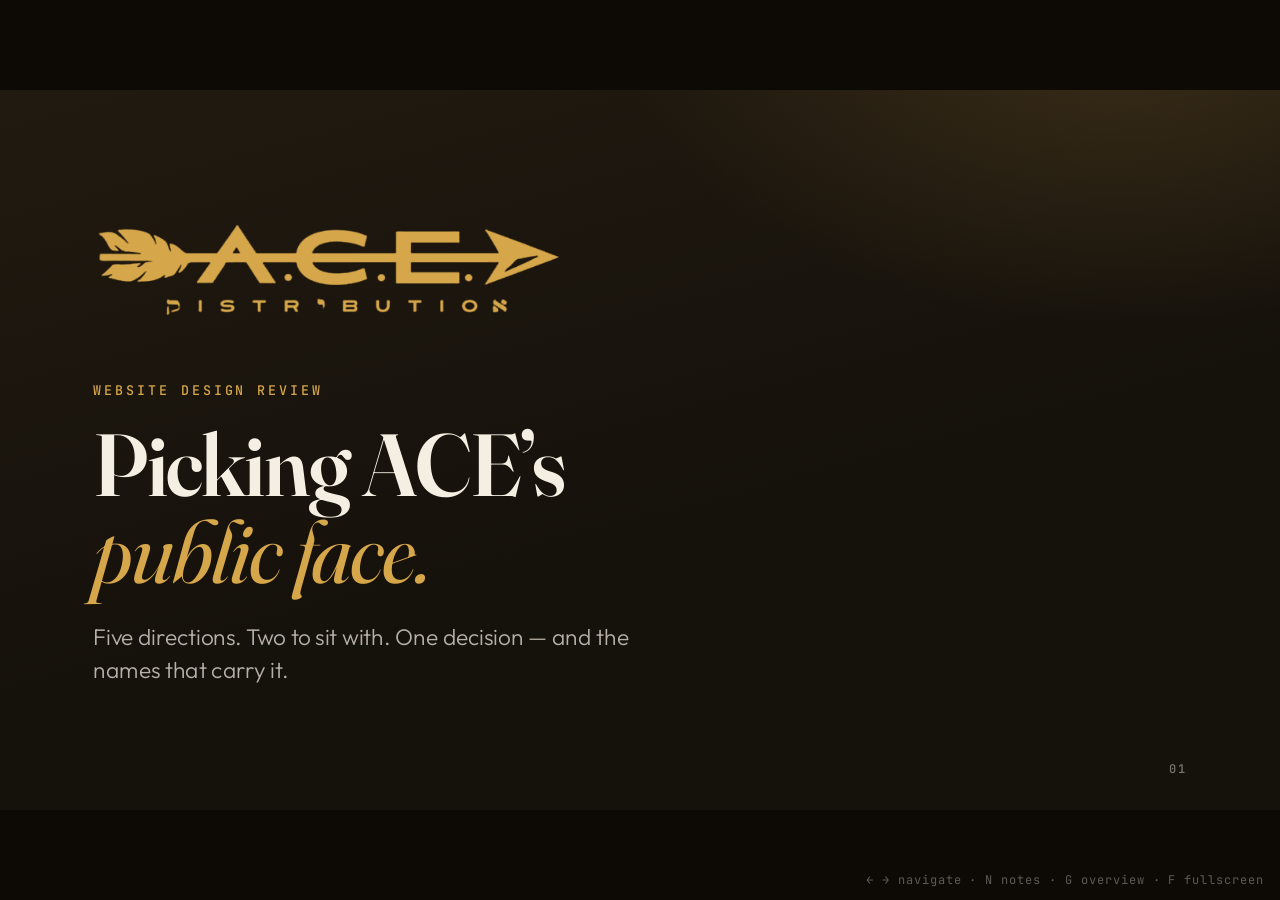
==== deck/index.html @ 005a9854 "Rebuild ACE design review as a presenter-led slide deck - New 16:9 deck in deck/: five homepage dire" ====
<!DOCTYPE html>
<html lang="en">
<head>
<meta charset="utf-8" />
<meta name="viewport" content="width=device-width, initial-scale=1, viewport-fit=cover" />
<meta name="apple-mobile-web-app-capable" content="yes" />
<title>ACE Design Review</title>
<link rel="preconnect" href="https://fonts.googleapis.com" />
<link rel="preconnect" href="https://fonts.gstatic.com" crossorigin />
<link href="https://fonts.googleapis.com/css2?family=Fraunces:ital,opsz,wght@0,9..144,400;0,9..144,600;0,9..144,700;1,9..144,400;1,9..144,600&family=Outfit:wght@300;400;500;600&family=JetBrains+Mono:wght@400;500&display=swap" rel="stylesheet" />
<style>
  :root {
    --night: #15110b;
    --night-2: #211a10;
    --cream: #f5efe3;
    --paper: #faf6ee;
    --ink: #1d1810;
    --ink-soft: #6b604c;
    --gold: #d6a64a;
    --gold-deep: #a9792a;
    --line: #e2d6bf;
    --line-dark: rgba(245, 239, 227, 0.14);
    --serif: 'Fraunces', Georgia, serif;
    --sans: 'Outfit', 'Avenir Next', 'Segoe UI', sans-serif;
    --mono: 'JetBrains Mono', ui-monospace, Menlo, monospace;
  }
  * { box-sizing: border-box; }
  html, body {
    margin: 0; height: 100%; overflow: hidden;
    background: #0d0a06; color: var(--ink);
    font-family: var(--sans);
    -webkit-font-smoothing: antialiased;
    -webkit-tap-highlight-color: transparent;
  }

  /* ---------- 16:9 stage, scaled to fit like PowerPoint ---------- */
  #viewport { position: fixed; inset: 0; overflow: hidden; }
  #stage {
    position: absolute; left: 50%; top: 50%; width: 1920px; height: 1080px;
    transform: translate(-50%, -50%); transform-origin: center center;
  }
  .slide {
    position: absolute; inset: 0; padding: 120px 140px 110px;
    display: flex; flex-direction: column;
    background: var(--paper);
    opacity: 0; visibility: hidden; transition: opacity .35s ease, visibility 0s .35s;
    overflow: hidden;
  }
  .slide.active { opacity: 1; visibility: visible; transition: opacity .35s ease; }
  .slide.light {
    background:
      radial-gradient(1400px 700px at 100% 0%, rgba(214,166,74,.13), transparent 60%),
      linear-gradient(170deg, var(--paper), var(--cream));
  }
  .slide.dark {
    color: var(--cream);
    background:
      radial-gradient(1300px 760px at 88% -8%, rgba(214,166,74,.16), transparent 58%),
      linear-gradient(165deg, var(--night-2), var(--night) 60%);
  }
  .slide.stage-dark { color: var(--cream); background: radial-gradient(1600px 900px at 50% 40%, #241c11, #0f0c08 75%); padding: 0; }

  /* slide chrome: logo top-left, number bottom-right */
  .chrome-logo { position: absolute; top: 56px; left: 140px; height: 34px; }
  .slide.light .chrome-logo { filter: brightness(.78) saturate(1.1); }
  .slide-num {
    position: absolute; right: 140px; bottom: 52px;
    font: 500 18px/1 var(--mono); letter-spacing: .14em; opacity: .45;
  }
  .slide-tag {
    position: absolute; left: 140px; bottom: 52px;
    font: 500 16px/1 var(--mono); letter-spacing: .2em; text-transform: uppercase; opacity: .45;
  }

  /* type */
  .kicker {
    font: 500 20px/1 var(--mono); letter-spacing: .22em; text-transform: uppercase;
    color: var(--gold-deep); margin: 0 0 36px;
  }
  .dark .kicker, .stage-dark .kicker { color: var(--gold); }
  h1, h2, h3 { font-family: var(--serif); font-weight: 600; margin: 0; letter-spacing: -0.02em; }
  h1 { font-size: 132px; line-height: .98; }
  h2 { font-size: 92px; line-height: 1.02; max-width: 15ch; }
  h3 { font-size: 46px; line-height: 1.1; }
  em { font-style: italic; font-weight: 400; }
  .gold { color: var(--gold); }
  .light .gold { color: var(--gold-deep); }
  .lede { font-size: 34px; line-height: 1.45; font-weight: 300; max-width: 40ch; margin: 40px 0 0; color: var(--ink-soft); }
  .dark .lede { color: rgba(245,239,227,.72); }
  .rule { width: 96px; height: 4px; background: var(--gold); border: 0; margin: 48px 0; }

  .bottom { margin-top: auto; }
  .center-v { justify-content: center; }

  /* numbered points */
  .points { list-style: none; padding: 0; margin: 64px 0 0; display: grid; gap: 0; max-width: 1400px; }
  .points li {
    display: grid; grid-template-columns: 110px 1fr; align-items: baseline;
    padding: 30px 0; border-top: 1px solid var(--line); font-size: 40px; line-height: 1.3;
  }
  .dark .points li { border-color: var(--line-dark); }
  .points li:last-child { border-bottom: 1px solid var(--line); }
  .dark .points li:last-child { border-color: var(--line-dark); }
  .points .n { font: 500 22px/1 var(--mono); color: var(--gold-deep); letter-spacing: .1em; }
  .dark .points .n { color: var(--gold); }
  .points small { display: block; font-size: 27px; color: var(--ink-soft); font-weight: 300; margin-top: 6px; }
  .dark .points small { color: rgba(245,239,227,.6); }

  /* big statement */
  .statement { font-family: var(--serif); font-weight: 600; font-size: 118px; line-height: 1.02; letter-spacing: -0.025em; max-width: 14ch; margin: 0; }
  .attrib { font: 500 20px/1.4 var(--mono); letter-spacing: .18em; text-transform: uppercase; opacity: .55; margin-top: 48px; }

  /* two-column */
  .cols { display: grid; grid-template-columns: 1fr 1fr; gap: 96px; margin-top: 72px; }
  .col h3 { margin-bottom: 20px; }
  .col p { font-size: 32px; line-height: 1.45; font-weight: 300; margin: 0 0 18px; color: var(--ink-soft); }
  .dark .col p { color: rgba(245,239,227,.7); }
  .col .label { font: 500 20px/1 var(--mono); letter-spacing: .2em; text-transform: uppercase; color: var(--gold-deep); margin-bottom: 26px; }
  .dark .col .label { color: var(--gold); }

  /* browser frame for website shots */
  .browser {
    border-radius: 14px; overflow: hidden; background: #111;
    box-shadow: 0 50px 120px -30px rgba(0,0,0,.65), 0 0 0 1px rgba(255,255,255,.07);
  }
  .browser .bar { height: 38px; background: #1f1a14; display: flex; align-items: center; gap: 9px; padding: 0 18px; }
  .browser .bar i { width: 12px; height: 12px; border-radius: 50%; background: #3b342a; display: block; }
  .browser .bar span { margin-left: 18px; font: 400 15px/1 var(--mono); color: rgba(245,239,227,.4); letter-spacing: .04em; }
  .browser img { display: block; width: 100%; height: auto; }
  .light .browser { box-shadow: 0 40px 90px -30px rgba(40,28,10,.45), 0 0 0 1px rgba(0,0,0,.06); }

  /* showcase (featured full slide) */
  .showcase { position: absolute; inset: 0; display: grid; place-items: center; padding: 84px 0 150px; }
  .showcase .browser { width: 1500px; }
  .showcase-cap {
    position: absolute; left: 210px; right: 210px; bottom: 54px;
    display: flex; align-items: baseline; gap: 28px;
  }
  .showcase-cap .num { font: 500 20px/1 var(--mono); color: var(--gold); letter-spacing: .14em; }
  .showcase-cap .name { font: 600 46px/1 var(--serif); }
  .showcase-cap .feel { font-size: 28px; font-weight: 300; opacity: .7; }
  .showcase-cap .tag { margin-left: auto; font: 500 16px/1 var(--mono); letter-spacing: .2em; text-transform: uppercase; color: var(--gold); border: 1px solid rgba(214,166,74,.5); padding: 10px 16px; border-radius: 4px; }

  /* why-it-works */
  .why { display: grid; grid-template-columns: 860px 1fr; gap: 100px; align-items: center; height: 100%; }
  .why .side h2 { font-size: 80px; }
  .why .feeling { font-family: var(--serif); font-style: italic; font-size: 40px; line-height: 1.3; color: var(--gold-deep); margin: 26px 0 0; }
  .why ul { list-style: none; padding: 0; margin: 48px 0 0; }
  .why li { font-size: 31px; line-height: 1.4; padding: 18px 0 18px 40px; position: relative; border-top: 1px solid var(--line); }
  .why li::before { content: ''; position: absolute; left: 0; top: 34px; width: 16px; height: 2px; background: var(--gold-deep); }
  .why li.risk { color: var(--ink-soft); }
  .why li.risk::before { background: #b9ae98; }
  .why li b { font-weight: 600; }
  .swatches { display: flex; gap: 14px; margin-top: 30px; align-items: center; }
  .swatches i { width: 46px; height: 46px; border-radius: 50%; display: block; box-shadow: inset 0 0 0 1px rgba(0,0,0,.12); }
  .swatches span { font: 500 18px/1 var(--mono); letter-spacing: .14em; text-transform: uppercase; color: var(--ink-soft); margin-left: 10px; }

  /* five strip */
  .five { display: grid; grid-template-columns: repeat(5, 1fr); gap: 28px; margin-top: 80px; }
  .five figure { margin: 0; transition: opacity .3s; }
  .five figure.dim { opacity: .4; }
  .five .thumb { border-radius: 10px; overflow: hidden; aspect-ratio: 16/10; background: #222; box-shadow: 0 20px 50px -20px rgba(0,0,0,.6); }
  .five .thumb img { width: 100%; height: 100%; object-fit: cover; object-position: top left; display: block; }
  .five figure.feat .thumb { box-shadow: 0 0 0 4px var(--gold), 0 24px 60px -20px rgba(0,0,0,.7); }
  .five figcaption { margin-top: 22px; }
  .five figcaption .n { font: 500 17px/1 var(--mono); letter-spacing: .14em; color: var(--gold); }
  .five figcaption .t { display: block; font: 600 34px/1.15 var(--serif); margin-top: 10px; }
  .five figcaption .f { display: block; font-size: 22px; font-weight: 300; opacity: .65; margin-top: 6px; }

  /* other three gallery */
  .three { display: grid; grid-template-columns: repeat(3, 1fr); gap: 48px; margin-top: 64px; }
  .three .browser .bar { height: 26px; padding: 0 12px; gap: 6px; }
  .three .browser .bar i { width: 8px; height: 8px; }
  .three h3 { font-size: 42px; margin-top: 34px; }
  .three .n { font: 500 18px/1 var(--mono); color: var(--gold-deep); letter-spacing: .14em; margin-top: 34px; }
  .three .n + h3 { margin-top: 12px; }
  .three p { font-size: 25px; line-height: 1.45; font-weight: 300; color: var(--ink-soft); margin: 12px 0 0; }

  /* comparison table */
  table.compare { width: 100%; border-collapse: collapse; margin-top: 60px; font-size: 27px; }
  .compare th { font: 500 17px/1 var(--mono); letter-spacing: .18em; text-transform: uppercase; color: var(--gold-deep); text-align: left; padding: 0 22px 22px 0; }
  .compare td { padding: 24px 22px 24px 0; border-top: 1px solid var(--line); vertical-align: top; line-height: 1.35; font-weight: 300; }
  .compare td:first-child { font: 600 32px/1.1 var(--serif); white-space: nowrap; }
  .compare td:first-child i { display: inline-block; width: 16px; height: 16px; border-radius: 50%; margin-right: 16px; vertical-align: 3px; }
  .compare tr.feat td { background: rgba(214,166,74,.10); }
  .compare tr.feat td:first-child { box-shadow: inset 4px 0 0 var(--gold); padding-left: 20px; }
  .compare td:first-child { padding-left: 20px; }

  /* matrix strip */
  .mstrip { display: grid; grid-template-columns: repeat(5, 1fr); gap: 24px; margin-top: 64px; align-items: start; }
  .mstrip figure { margin: 0; }
  .mstrip .frame { border-radius: 10px; overflow: hidden; aspect-ratio: 4/3.4; box-shadow: 0 24px 60px -24px rgba(40,28,10,.55), 0 0 0 1px rgba(0,0,0,.06); }
  .mstrip img { width: 100%; height: 100%; object-fit: cover; object-position: top left; display: block; }
  .mstrip figcaption { font: 500 17px/1 var(--mono); letter-spacing: .14em; text-transform: uppercase; color: var(--ink-soft); margin-top: 18px; }

  /* chapter divider */
  .chapter-num { font: 400 300px/0.8 var(--serif); color: var(--gold); opacity: .18; position: absolute; right: 120px; bottom: 90px; letter-spacing: -0.04em; }

  /* EOS two-up cards */
  .duo { display: grid; grid-template-columns: 1fr 1fr; gap: 0; margin-top: 70px; border-top: 1px solid var(--line-dark); }
  .duo > div { padding: 54px 70px 0 0; }
  .duo > div + div { padding-left: 70px; border-left: 1px solid var(--line-dark); }
  .duo .big { font: 600 72px/1 var(--serif); }
  .duo .meta { font: 500 19px/1 var(--mono); letter-spacing: .2em; text-transform: uppercase; color: var(--gold); margin: 22px 0 32px; }
  .duo p { font-size: 32px; line-height: 1.45; font-weight: 300; color: rgba(245,239,227,.75); margin: 0 0 14px; }

  /* ownership table (editable) */
  table.own { width: 100%; border-collapse: collapse; margin-top: 56px; font-size: 32px; }
  .own th { font: 500 17px/1 var(--mono); letter-spacing: .18em; text-transform: uppercase; color: var(--gold-deep); text-align: left; padding: 0 0 20px; }
  .dark .own th { color: var(--gold); }
  .own td { padding: 26px 30px 26px 0; border-top: 1px solid var(--line); line-height: 1.3; }
  .dark .own td { border-color: var(--line-dark); }
  .own td.what { font-weight: 400; }
  .own td.what small { display: block; font-size: 24px; font-weight: 300; color: var(--ink-soft); margin-top: 6px; }
  .dark .own td.what small { color: rgba(245,239,227,.55); }
  .fill {
    display: inline-block; min-width: 260px; padding: 4px 6px 6px; border-bottom: 2px solid var(--line);
    font-family: var(--serif); font-size: 34px; outline: none; color: inherit;
  }
  .dark .fill { border-color: rgba(245,239,227,.25); }
  .fill:empty::before { content: attr(data-placeholder); color: #b9ae98; font-style: italic; font-weight: 400; }
  .dark .fill:empty::before { color: rgba(245,239,227,.3); }
  .fill:focus { border-color: var(--gold); }

  /* decision */
  .pick { display: grid; grid-template-columns: repeat(5, 1fr); gap: 22px; margin-top: 64px; }
  .pick button {
    all: unset; cursor: pointer; border: 1px solid var(--line-dark); border-radius: 12px; padding: 28px 26px;
    transition: border-color .2s, background .2s;
  }
  .pick button .n { font: 500 17px/1 var(--mono); color: var(--gold); letter-spacing: .14em; }
  .pick button .t { display: block; font: 600 33px/1.1 var(--serif); margin-top: 14px; }
  .pick button .f { display: block; font-size: 21px; font-weight: 300; opacity: .6; margin-top: 8px; }
  .pick button.feat { border-color: rgba(214,166,74,.55); }
  .pick button.chosen { background: var(--gold); border-color: var(--gold); color: var(--night); }
  .pick button.chosen .n { color: var(--night); }
  .pick button.chosen .f { opacity: .75; }

  /* notes overlay */
  #notes {
    position: fixed; left: 0; right: 0; bottom: 0; max-height: 42vh; overflow: auto;
    background: rgba(15,12,8,.96); color: var(--cream); border-top: 2px solid var(--gold);
    padding: 22px clamp(18px, 4vw, 56px) 28px; font-size: clamp(15px, 1.6vw, 21px); line-height: 1.55;
    transform: translateY(100%); transition: transform .3s ease; z-index: 20;
  }
  #notes.open { transform: none; }
  #notes .h { font: 500 12px/1 var(--mono); letter-spacing: .2em; text-transform: uppercase; color: var(--gold); margin-bottom: 12px; }
  #notes p { margin: 0 0 10px; max-width: 80ch; }

  /* help hint */
  #hint {
    position: fixed; right: 16px; bottom: 14px; z-index: 15;
    font: 400 12px/1 var(--mono); letter-spacing: .08em; color: rgba(245,239,227,.35);
    transition: opacity .6s; pointer-events: none;
  }
  #hint.gone { opacity: 0; }

  /* overview grid */
  #overview {
    position: fixed; inset: 0; z-index: 30; background: rgba(13,10,6,.97); overflow: auto;
    display: none; padding: 40px; grid-template-columns: repeat(auto-fill, minmax(260px, 1fr)); gap: 18px; align-content: start;
  }
  #overview.open { display: grid; }
  #overview button {
    all: unset; cursor: pointer; color: var(--cream); border: 1px solid rgba(245,239,227,.15); border-radius: 8px; padding: 16px 18px;
    font: 400 16px/1.35 var(--sans);
  }
  #overview button b { display: block; font: 500 12px/1 var(--mono); color: var(--gold); letter-spacing: .14em; margin-bottom: 8px; }
  #overview button.cur { border-color: var(--gold); }

  @media print {
    html, body { overflow: visible; height: auto; background: none; }
    #viewport { position: static; display: block; }
    #stage { transform: none !important; }
    .slide { position: relative; opacity: 1; visibility: visible; page-break-after: always; }
    #notes, #hint, #overview { display: none; }
  }
</style>
</head>
<body>
<div id="viewport"><div id="stage">

  <!-- 1 · TITLE -->
  <section class="slide dark center-v" data-title="Title"
    data-notes="We're not here to admire mockups forever. We're here to pick a face and own what happens next.|Keep this short. The room knows the business. Say what the next stretch is: look at the work, choose, put names on it.">
    <img src="assets/ace-logo-gold.png" alt="A.C.E. Distribution" style="height:150px;width:auto;align-self:flex-start;margin-bottom:96px" />
    <p class="kicker">Website design review</p>
    <h1>Picking ACE’s<br/><em class="gold">public face.</em></h1>
    <p class="lede">Five directions. Two to sit with. One decision — and the names that carry it.</p>
  </section>

  <!-- 2 · WHY WE'RE HERE -->
  <section class="slide light" data-title="Why we’re here"
    data-notes="Three outcomes. If we leave with a direction but no owner, we didn't finish the meeting.|The site is the first thing a new fleet manager or farm buyer sees before they ever call Pleasanton. That's why it's worth a real decision, not a vibe check.">
    <img class="chrome-logo" src="assets/ace-logo-gold.png" alt="" />
    <p class="kicker" style="margin-top:40px">Why we’re here</p>
    <h2>Pick a face.<br/>Leave with <em>owners</em>, not vibes.</h2>
    <ol class="points">
      <li><span class="n">01</span><span>Choose the direction the website ships in<small>Five built. Two featured. All on the table.</small></span></li>
      <li><span class="n">02</span><span>Put one name on the build<small>One owner, not a committee.</small></span></li>
      <li><span class="n">03</span><span>Leave with Rocks and To-Dos<small>Written down before we stand up.</small></span></li>
    </ol>
  </section>

  <!-- 3 · EOS LENS -->
  <section class="slide dark center-v" data-title="EOS lens"
    data-notes="EOS is blunt on purpose: one name on the Rock. That's how websites actually ship.|Plant the lens now. We'll come back to it after the designs, when it's time to assign.">
    <img class="chrome-logo" src="assets/ace-logo-gold.png" alt="" />
    <p class="kicker">The lens for today · EOS</p>
    <p class="statement">One name<br/>on every <em class="gold">Rock.</em></p>
    <p class="lede">Hold that while we look at the designs. Liking one is easy. Owning it to launch is the job.</p>
    <span class="slide-tag">Accountability</span>
  </section>

  <!-- 4 · DESIGN CHAPTER -->
  <section class="slide dark" data-title="Five directions" id="s-five"
    data-notes="Five directions were built end to end — homepage, services, booking flow — not just mood boards.|The two highlighted are the ones I want us to sit with. The other three are real alternates; we'll see them side by side after.|Try this with each one: cover the logo for two seconds. Does it still feel like ACE?">
    <img class="chrome-logo" src="assets/ace-logo-gold.png" alt="" />
    <p class="kicker" style="margin-top:40px">The work</p>
    <h2>Five directions.<br/><em class="gold">Two</em> to sit with.</h2>
    <div class="five" id="five-strip"></div>
  </section>

  <!-- 5–8 · FEATURED A / B (rendered from data) -->
  <section class="slide stage-dark" data-feature="0" data-kind="show" data-title="Featured A"></section>
  <section class="slide light" data-feature="0" data-kind="why" data-title="Featured A · why"></section>
  <section class="slide stage-dark" data-feature="1" data-kind="show" data-title="Featured B"></section>
  <section class="slide light" data-feature="1" data-kind="why" data-title="Featured B · why"></section>

  <!-- 9 · OTHER THREE -->
  <section class="slide light" data-title="The other three"
    data-notes="These are not throwaways. Each one is a complete direction and any of them could ship.|If someone in the room is pulling for one of these, now is the time to say so — we can swap it into the final two.">
    <img class="chrome-logo" src="assets/ace-logo-gold.png" alt="" />
    <p class="kicker" style="margin-top:40px">Also on the table</p>
    <h2 style="max-width:none">The other three.</h2>
    <div class="three" id="three-grid"></div>
  </section>

  <!-- 10 · ALL FIVE COMPARISON -->
  <section class="slide light" data-title="Side by side"
    data-notes="One line each so we're comparing the same things: feeling, who it speaks to, what it costs us.|The risk column is where the real conversation is.">
    <img class="chrome-logo" src="assets/ace-logo-gold.png" alt="" />
    <p class="kicker" style="margin-top:40px">All five, side by side</p>
    <table class="compare" id="compare">
      <thead><tr><th style="padding-left:20px">Direction</th><th>Feeling</th><th>Speaks to</th><th>Watch out for</th></tr></thead>
      <tbody></tbody>
    </table>
  </section>

  <!-- 11 · BOOKING -->
  <section class="slide light" data-title="Booking"
    data-notes="One slide on this — it's supporting, not the story.|Whichever face we pick, the booking matrix already wears it. The site doesn't just look good; it turns a visit into a scheduled delivery window.">
    <img class="chrome-logo" src="assets/ace-logo-gold.png" alt="" />
    <p class="kicker" style="margin-top:40px">How the site converts</p>
    <h2 style="max-width:22ch">Booking is built in — and it wears whichever face we pick.</h2>
    <div class="mstrip" id="mstrip"></div>
  </section>

  <!-- 12 · EOS CHAPTER -->
  <section class="slide dark center-v" data-title="Accountability"
    data-notes="Shift gears. The designs are the easy part. This is the part that decides whether the site exists in ninety days.">
    <img class="chrome-logo" src="assets/ace-logo-gold.png" alt="" />
    <p class="kicker">EOS · Traction</p>
    <h1>Accountability.</h1>
    <p class="lede">Picking a design isn’t the finish line. It’s the first thing someone has to own.</p>
    <span class="chapter-num">EOS</span>
  </section>

  <!-- 13 · ONE PERSON -->
  <section class="slide dark" data-title="One person owns it"
    data-notes="In EOS every seat has one person accountable. Not two. Not 'the team.'|The Accountability Chart isn't the org chart. It's who owns which outcome. The website needs a seat and a name in it.|Accountability isn't blame. It's clarity — so nobody has to guess who's driving.">
    <img class="chrome-logo" src="assets/ace-logo-gold.png" alt="" />
    <p class="kicker" style="margin-top:40px">One seat · one name</p>
    <p class="statement" style="font-size:104px;max-width:16ch">If everyone owns it, <em class="gold">no one</em> owns it.</p>
    <div class="cols" style="margin-top:auto">
      <div class="col">
        <div class="label">Accountability Chart</div>
        <p>Names who owns each outcome — not who reports to whom. The website gets a seat, and the seat gets one name.</p>
      </div>
      <div class="col">
        <div class="label">Not blame</div>
        <p>Clarity + ownership + follow-through. Clarity kills drift. Nobody wonders who’s driving.</p>
      </div>
    </div>
  </section>

  <!-- 14 · ROCKS & TO-DOS -->
  <section class="slide dark" data-title="Rocks & To-Dos"
    data-notes="Rocks are the few things that matter this quarter. You take one, you drive it to done.|To-Dos are the weekly promises. You do them — or you raise the flag early, not at the deadline.|Both are commitments to yourself and to the team. Same standard.">
    <img class="chrome-logo" src="assets/ace-logo-gold.png" alt="" />
    <p class="kicker" style="margin-top:40px">Commitments</p>
    <h2 style="max-width:none">What you say, you do.</h2>
    <div class="duo">
      <div>
        <div class="big">Rocks</div>
        <div class="meta">90 days · few · important</div>
        <p>The handful of things that must be true by the end of the quarter.</p>
        <p>You take a Rock → you drive it to done.</p>
      </div>
      <div>
        <div class="big">To-Dos</div>
        <div class="meta">7 days · short · specific</div>
        <p>This week’s promises to the team.</p>
        <p>Done — or flag it early. Never quietly late.</p>
      </div>
    </div>
  </section>

  <!-- 15 · DRIVE -->
  <section class="slide dark center-v" data-title="Drive"
    data-notes="This is the personal one. You are accountable for the things you give yourself.|Ambition without ownership is noise. Everyone in this room has had a 'we should redo the website' moment. You don't get credit for the intention to rebuild the site. You get credit for the finish.">
    <img class="chrome-logo" src="assets/ace-logo-gold.png" alt="" />
    <p class="kicker">Drive</p>
    <p class="statement">Finish what you <em class="gold">gave yourself.</em></p>
    <p class="lede">Ambition without ownership is noise. Credit goes to the finish — not the intention.</p>
  </section>

  <!-- 16 · WEBSITE ROCKS -->
  <section class="slide light" data-title="Website Rocks"
    data-notes="What it means for ACE this quarter. These are proposed — adjust them in the room.|Tap a name field and type. Names stay on this device so they'll be there when you come back to the deck.">
    <img class="chrome-logo" src="assets/ace-logo-gold.png" alt="" />
    <p class="kicker" style="margin-top:40px">This quarter · proposed Rocks</p>
    <h2 style="max-width:none">The website, as Rocks.</h2>
    <table class="own">
      <thead><tr><th style="width:62%">Rock</th><th>Owner</th></tr></thead>
      <tbody>
        <tr><td class="what">Launch the homepage in the chosen direction<small>Live on the domain, mobile-checked, real photos.</small></td><td><span class="fill" contenteditable="true" data-key="rock1" data-placeholder="Name"></span></td></tr>
        <tr><td class="what">Booking flow taking real requests<small>Matrix live, requests landing with whoever confirms windows.</small></td><td><span class="fill" contenteditable="true" data-key="rock2" data-placeholder="Name"></span></td></tr>
        <tr><td class="what">Content &amp; photos ready to publish<small>Services, coverage, contact — written and approved.</small></td><td><span class="fill" contenteditable="true" data-key="rock3" data-placeholder="Name"></span></td></tr>
      </tbody>
    </table>
  </section>

  <!-- 17 · DECISION -->
  <section class="slide dark" data-title="Decision"
    data-notes="Ask it plainly: which face ships? If the room can't land on one, land on two and name who decides by when.|Tap a card to mark the pick. Then fill the To-Dos before anyone stands up.">
    <img class="chrome-logo" src="assets/ace-logo-gold.png" alt="" />
    <p class="kicker" style="margin-top:40px">Decision</p>
    <h2 style="max-width:none">Which face ships?</h2>
    <div class="pick" id="pick"></div>
    <table class="own" style="margin-top:64px;font-size:30px">
      <thead><tr><th style="width:56%">To-Do · this week</th><th style="width:24%">Owner</th><th>Due</th></tr></thead>
      <tbody>
        <tr><td class="what">Confirm the direction (or final two + who decides)</td><td><span class="fill" contenteditable="true" data-key="todo1o" data-placeholder="Name"></span></td><td><span class="fill" contenteditable="true" data-key="todo1d" data-placeholder="Date" style="min-width:160px"></span></td></tr>
        <tr><td class="what">Kick off the build with the chosen design</td><td><span class="fill" contenteditable="true" data-key="todo2o" data-placeholder="Name"></span></td><td><span class="fill" contenteditable="true" data-key="todo2d" data-placeholder="Date" style="min-width:160px"></span></td></tr>
        <tr><td class="what">Gather photos &amp; copy owners need</td><td><span class="fill" contenteditable="true" data-key="todo3o" data-placeholder="Name"></span></td><td><span class="fill" contenteditable="true" data-key="todo3d" data-placeholder="Date" style="min-width:160px"></span></td></tr>
      </tbody>
    </table>
  </section>

  <!-- 18 · CLOSE -->
  <section class="slide dark center-v" data-title="Close"
    data-notes="Close on the commitment, not the design. Read the names back.">
    <img src="assets/ace-logo-gold.png" alt="A.C.E. Distribution" style="height:110px;width:auto;align-self:flex-start;margin-bottom:90px" />
    <p class="statement">Own it.<br/><em class="gold">Finish it.</em></p>
    <p class="lede">We picked a face. Now we put the names on it and drive it to done.</p>
  </section>

  <!-- APPENDIX: full showcase of every non-featured design (rendered from data) -->
  <section class="slide dark center-v" data-title="Appendix"
    data-notes="Backup slides: a full view of each alternate, in case the room wants to swap one into the final two.">
    <img class="chrome-logo" src="assets/ace-logo-gold.png" alt="" />
    <p class="kicker">Appendix</p>
    <h2>The alternates, full size.</h2>
  </section>
  <section class="slide stage-dark" data-alt="0" data-kind="show" data-title="Alternate"></section>
  <section class="slide stage-dark" data-alt="1" data-kind="show" data-title="Alternate"></section>
  <section class="slide stage-dark" data-alt="2" data-kind="show" data-title="Alternate"></section>

</div></div>

<div id="notes"><div class="h">Speaker notes · <span id="notes-title"></span></div><div id="notes-body"></div></div>
<div id="hint">← → navigate · N notes · G overview · F fullscreen</div>
<div id="overview"></div>

<script>
/* ---------- The five directions ---------- */
const CONCEPTS = {
  bigsky: {
    n: '01', name: 'Big Sky', feel: 'Warm, editorial, timeless.',
    accent: 'Gold · prairie heritage', colors: ['#d6a64a', '#2a1d10', '#f4ecdc'],
    img: 'assets/hero_bigsky.jpg', matrix: 'assets/matrix_bigsky.jpg',
    feeling: 'A family company that’s been doing this right for a long time.',
    speaks: 'Farm, ranch, and long-time accounts',
    risk: 'Can read soft or lifestyle to hard-nosed fleet buyers.',
    why: [
      '<b>The gold is ours.</b> Its palette is the ACE mark — the logo looks native, not placed.',
      '<b>Editorial serif = credibility.</b> Reads established without reading corporate.',
      '<b>“Delivered like family”</b> says the family-company promise without a history lesson.'
    ],
    notes: 'Name the feeling in one sentence: a family company that has been doing this right for a long time.|Point out how the gold in the site is the gold in our mark — nothing fights the logo.|Ask the room: cover the logo for two seconds. Still ACE?'
  },
  piney: {
    n: '02', name: 'Piney Woods', feel: 'Rooted, calm, organic.',
    accent: 'Forest green · handshake trust', colors: ['#c9b27c', '#24301f', '#eef0e6'],
    img: 'assets/hero_piney.jpg', matrix: 'assets/matrix_piney.jpg',
    feeling: 'The handshake you can trust.',
    speaks: 'Relationship buyers who value calm and trust',
    risk: 'Green pulls away from the gold mark; forest isn’t oilfield TX-LA-OK.',
    why: [
      '<b>Calmest of the five.</b> Lets trust do the selling.',
      '<b>“Grown from family. Built on trust.”</b> Clear, quiet headline.',
      '<b>How-it-works band</b> walks a new buyer through ordering.'
    ],
    notes: 'The handshake you can trust. Calm, rooted.|Honest risk: the green pulls away from our gold, and the forest feels East Texas more than our corridors.'
  },
  openwater: {
    n: '03', name: 'Open Water', feel: 'Crisp, corporate, confident.',
    accent: 'Teal / sand · B2B polish', colors: ['#d8a35a', '#14303a', '#f2ede2'],
    img: 'assets/hero_openwater.jpg', matrix: 'assets/matrix_openwater.jpg',
    feeling: 'A supplier that runs like a serious business.',
    speaks: 'Procurement and larger B2B accounts',
    risk: 'Offshore rig reads as drilling, not distribution. Coolest temperature.',
    why: [
      '<b>Sharpest B2B polish.</b> Feels at home in a procurement review.',
      '<b>“Clean oil. Clear counsel. On time, every time.”</b> Promise as a rhythm.',
      '<b>Product grid</b> built for buyers who already know what they want.'
    ],
    notes: 'A supplier that runs like a serious business. Built for procurement.|Risk: the offshore rig says drilling, not distribution. Imagery would need to change.'
  },
  heartland: {
    n: '04', name: 'Heartland Steel', feel: 'Bold, cinematic, industrial.',
    accent: 'Orange on dark · ops drama', colors: ['#e08a2c', '#141210', '#efe7da'],
    img: 'assets/hero_heartland.jpg', matrix: 'assets/matrix_heartland.jpg',
    feeling: 'Heavy-duty product and people who answer the phone.',
    speaks: 'Fleet, oilfield, and operations buyers',
    risk: 'Loudest option. The orange accent needs tuning toward our gold.',
    why: [
      '<b>Built for the buyer who runs trucks.</b> Speaks ops, not lifestyle.',
      '<b>Dark stage lets the mark pop.</b> The gold logo has never looked stronger.',
      '<b>Most distinct in the market.</b> Nobody in our space looks like this.'
    ],
    notes: 'Heavy-duty product and people who answer the phone. Built for the long haul.|This is the same promise as Big Sky at a different volume.|Fair risk: it is loud, and the orange would move toward our gold in the build.'
  },
  hill: {
    n: '05', name: 'Hill Country', feel: 'Warm, friendly, welcoming.',
    accent: 'Terracotta · Texas hospitality', colors: ['#b8553a', '#2c2118', '#f3ead9'],
    img: 'assets/hero_hill.jpg', matrix: 'assets/matrix_hill.jpg',
    feeling: 'Pull up a chair — we’ll take care of you.',
    speaks: 'Smaller and first-time accounts',
    risk: 'Most consumer-feeling; terracotta competes with the gold mark.',
    why: [
      '<b>Friendliest door in.</b> Lowers the bar to the first call.',
      '<b>“Welcome to the family.”</b> Hospitality as the brand.',
      '<b>Card-on-landscape hero</b> keeps the message front and center.'
    ],
    notes: 'Pull up a chair — Texas hospitality.|Risk: it is the most consumer-feeling of the five, and terracotta competes with our gold.'
  }
};
const ORDER = ['bigsky', 'piney', 'openwater', 'heartland', 'hill'];

/* Featured pair: default Big Sky + Heartland Steel. Swap with ?pair=piney,openwater */
let FEATURED = ['bigsky', 'heartland'];
try {
  const p = new URLSearchParams(location.search).get('pair');
  if (p) {
    const ids = p.split(',').map(s => s.trim()).filter(s => CONCEPTS[s]);
    if (ids.length === 2 && ids[0] !== ids[1]) FEATURED = ids;
  }
} catch (e) {}
const ALTS = ORDER.filter(k => !FEATURED.includes(k));

const browser = (c, extra = '') =>
  `<div class="browser" ${extra}><div class="bar"><i></i><i></i><i></i><span>ace distribution · ${c.name.toLowerCase()}</span></div><img src="${c.img}" alt="${c.name} homepage concept" /></div>`;

function renderShow(sec, c, tag) {
  sec.innerHTML = `
    <div class="showcase">${browser(c)}</div>
    <div class="showcase-cap">
      <span class="num">${c.n}</span><span class="name">${c.name}</span><span class="feel">${c.feel}</span>
      <span class="tag">${tag}</span>
    </div>`;
}
function renderWhy(sec, c, letter) {
  sec.innerHTML = `
    <img class="chrome-logo" src="assets/ace-logo-gold.png" alt="" />
    <div class="why">
      <div>${browser(c)}</div>
      <div class="side">
        <p class="kicker">Featured ${letter} · ${c.n}</p>
        <h2>${c.name}</h2>
        <p class="feeling">“${c.feeling}”</p>
        <ul>${c.why.map(w => `<li>${w}</li>`).join('')}<li class="risk"><b>Watch:</b> ${c.risk}</li></ul>
        <div class="swatches">${c.colors.map(h => `<i style="background:${h}"></i>`).join('')}<span>${c.accent}</span></div>
      </div>
    </div>`;
}

document.querySelectorAll('[data-feature]').forEach(sec => {
  const i = +sec.dataset.feature, c = CONCEPTS[FEATURED[i]], letter = 'AB'[i];
  if (sec.dataset.kind === 'show') {
    renderShow(sec, c, 'Featured ' + letter);
    sec.dataset.title = `Featured ${letter} · ${c.name}`;
    sec.dataset.notes = c.notes;
  } else {
    renderWhy(sec, c, letter);
    sec.dataset.title = `${c.name} · why it works`;
    sec.dataset.notes = 'Three reasons it works for ACE, one honest risk.|' + c.why.map(w => w.replace(/<[^>]+>/g, '')).join('|') + '|Watch: ' + c.risk;
  }
});
document.querySelectorAll('[data-alt]').forEach(sec => {
  const c = CONCEPTS[ALTS[+sec.dataset.alt]];
  renderShow(sec, c, 'Alternate');
  sec.dataset.title = `Alternate · ${c.name}`;
  sec.dataset.notes = c.notes;
});

document.getElementById('five-strip').innerHTML = ORDER.map(k => {
  const c = CONCEPTS[k], f = FEATURED.includes(k);
  return `<figure class="${f ? 'feat' : 'dim'}"><div class="thumb"><img src="${c.img}" alt="${c.name}" /></div>
    <figcaption><span class="n">${c.n}${f ? ' · FEATURED' : ''}</span><span class="t">${c.name}</span><span class="f">${c.feel}</span></figcaption></figure>`;
}).join('');

document.getElementById('three-grid').innerHTML = ALTS.map(k => {
  const c = CONCEPTS[k];
  return `<div>${browser(c)}<div class="n">${c.n} · ${c.accent}</div><h3>${c.name}</h3><p>${c.feel} ${c.feeling}</p></div>`;
}).join('');

document.querySelector('#compare tbody').innerHTML = ORDER.map(k => {
  const c = CONCEPTS[k];
  return `<tr class="${FEATURED.includes(k) ? 'feat' : ''}"><td><i style="background:${c.colors[0]}"></i>${c.name}</td><td>${c.feel}</td><td>${c.speaks}</td><td>${c.risk}</td></tr>`;
}).join('');

document.getElementById('mstrip').innerHTML = ORDER.map(k => {
  const c = CONCEPTS[k];
  return `<figure><div class="frame"><img src="${c.matrix}" alt="${c.name} booking matrix" /></div><figcaption>${c.n} · ${c.name}</figcaption></figure>`;
}).join('');

/* ---------- local persistence for names / pick (per-device convenience) ---------- */
const store = {
  get(k) { try { return localStorage.getItem('ace-deck:' + k); } catch (e) { return null; } },
  set(k, v) { try { localStorage.setItem('ace-deck:' + k, v); } catch (e) {} }
};
document.querySelectorAll('.fill').forEach(el => {
  const v = store.get(el.dataset.key); if (v) el.textContent = v;
  el.addEventListener('input', () => store.set(el.dataset.key, el.textContent.trim()));
  el.addEventListener('keydown', e => { e.stopPropagation(); if (e.key === 'Enter' || e.key === 'Escape') { e.preventDefault(); el.blur(); } });
});
const pick = document.getElementById('pick');
pick.innerHTML = ORDER.map(k => {
  const c = CONCEPTS[k];
  return `<button data-k="${k}" class="${FEATURED.includes(k) ? 'feat' : ''}"><span class="n">${c.n}</span><span class="t">${c.name}</span><span class="f">${c.feel}</span></button>`;
}).join('');
const paintPick = k => pick.querySelectorAll('button').forEach(b => b.classList.toggle('chosen', b.dataset.k === k));
paintPick(store.get('pick'));
pick.addEventListener('click', e => {
  const b = e.target.closest('button'); if (!b) return;
  const k = b.classList.contains('chosen') ? '' : b.dataset.k;
  store.set('pick', k); paintPick(k);
});

/* ---------- deck engine ---------- */
const slides = [...document.querySelectorAll('.slide')];
const stage = document.getElementById('stage');
const total = slides.length;
slides.forEach((s, i) => {
  if (s.classList.contains('stage-dark')) return;
  const n = document.createElement('span');
  n.className = 'slide-num'; n.textContent = String(i + 1).padStart(2, '0');
  s.appendChild(n);
});

function fit() {
  const s = Math.min(innerWidth / 1920, innerHeight / 1080);
  stage.style.transform = `translate(-50%, -50%) scale(${s})`;
}
addEventListener('resize', fit); fit();

let cur = 0;
function go(i) {
  i = Math.max(0, Math.min(total - 1, i));
  slides[cur].classList.remove('active');
  cur = i;
  slides[cur].classList.add('active');
  const s = slides[cur];
  document.getElementById('notes-title').textContent = `${cur + 1} / ${total} · ${s.dataset.title || ''}`;
  document.getElementById('notes-body').innerHTML = (s.dataset.notes || '—').split('|').map(p => `<p>${p}</p>`).join('');
  try { history.replaceState(null, '', location.pathname + location.search + '#' + (cur + 1)); } catch (e) {}
  if (overview.classList.contains('open')) buildOverview();
}
const notes = document.getElementById('notes');
const overview = document.getElementById('overview');
function buildOverview() {
  overview.innerHTML = slides.map((s, i) => `<button data-i="${i}" class="${i === cur ? 'cur' : ''}"><b>${String(i + 1).padStart(2, '0')}</b>${s.dataset.title || ''}</button>`).join('');
}
overview.addEventListener('click', e => {
  const b = e.target.closest('button'); if (!b) return;
  overview.classList.remove('open'); go(+b.dataset.i);
});
function fullscreen() {
  const d = document.documentElement;
  if (!document.fullscreenElement && !document.webkitFullscreenElement) (d.requestFullscreen || d.webkitRequestFullscreen || (() => {})).call(d);
  else (document.exitFullscreen || document.webkitExitFullscreen).call(document);
}
addEventListener('keydown', e => {
  if (e.target.isContentEditable) return;
  const k = e.key;
  if (['ArrowRight', 'ArrowDown', 'PageDown', ' ', 'Enter'].includes(k)) { e.preventDefault(); go(cur + 1); }
  else if (['ArrowLeft', 'ArrowUp', 'PageUp', 'Backspace'].includes(k)) { e.preventDefault(); go(cur - 1); }
  else if (k === 'Home') go(0);
  else if (k === 'End') go(total - 1);
  else if (k === 'n' || k === 'N') notes.classList.toggle('open');
  else if (k === 'f' || k === 'F') fullscreen();
  else if (k === 'g' || k === 'G') { buildOverview(); overview.classList.toggle('open'); }
  else if (k === 'Escape') { overview.classList.remove('open'); notes.classList.remove('open'); }
});
/* touch: swipe left/right to move; two-finger tap toggles notes */
let tx = null, ty = null;
addEventListener('touchstart', e => {
  if (e.touches.length === 2) { notes.classList.toggle('open'); tx = null; return; }
  tx = e.touches[0].clientX; ty = e.touches[0].clientY;
}, { passive: true });
addEventListener('touchend', e => {
  if (tx === null || overview.classList.contains('open')) return;
  const dx = e.changedTouches[0].clientX - tx, dy = e.changedTouches[0].clientY - ty;
  if (Math.abs(dx) > 50 && Math.abs(dx) > Math.abs(dy)) go(cur + (dx < 0 ? 1 : -1));
  tx = null;
}, { passive: true });
/* click right/left third of the screen on non-interactive areas */
document.getElementById('viewport').addEventListener('click', e => {
  if (e.target.closest('button, .fill, a')) return;
  if (e.clientX > innerWidth * 0.66) go(cur + 1);
  else if (e.clientX < innerWidth * 0.33) go(cur - 1);
});
setTimeout(() => document.getElementById('hint').classList.add('gone'), 5000);

const start = parseInt(location.hash.slice(1), 10);
slides[0].classList.add('active');
go(Number.isFinite(start) ? start - 1 : 0);
</script>
</body>
</html>
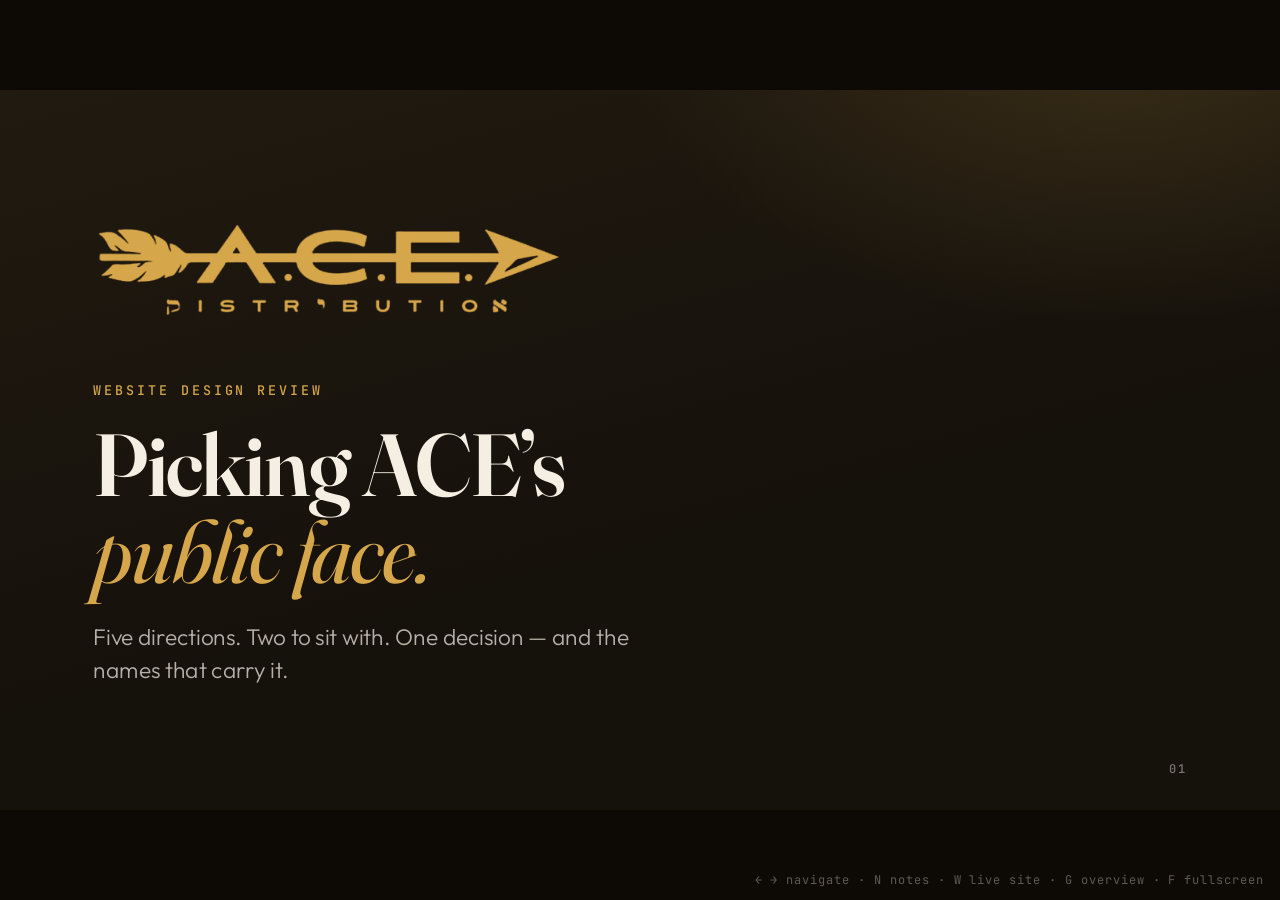
==== commit 791483ee: "Add the five live, scrollable website designs and link them from both decks - designs/: the five hom" ====
--- a/deck/index.html
+++ b/deck/index.html
@@ -139,7 +139,15 @@
   .showcase-cap .num { font: 500 20px/1 var(--mono); color: var(--gold); letter-spacing: .14em; }
   .showcase-cap .name { font: 600 46px/1 var(--serif); }
   .showcase-cap .feel { font-size: 28px; font-weight: 300; opacity: .7; }
-  .showcase-cap .tag { margin-left: auto; font: 500 16px/1 var(--mono); letter-spacing: .2em; text-transform: uppercase; color: var(--gold); border: 1px solid rgba(214,166,74,.5); padding: 10px 16px; border-radius: 4px; }
+  .showcase-cap .tag { margin-left: auto; margin-right: 6px; font: 500 16px/1 var(--mono); letter-spacing: .2em; text-transform: uppercase; color: var(--gold); border: 1px solid rgba(214,166,74,.5); padding: 10px 16px; border-radius: 4px; }
+
+  .live {
+    font: 500 16px/1 var(--mono); letter-spacing: .16em; text-transform: uppercase; text-decoration: none;
+    color: var(--night); background: var(--gold); padding: 11px 16px; border-radius: 4px; white-space: nowrap;
+  }
+  .live:hover { background: #e3b45e; }
+  a.plain { color: inherit; text-decoration: none; display: block; }
+  .why .live { display: inline-block; margin-top: 30px; }
 
   /* why-it-works */
   .why { display: grid; grid-template-columns: 860px 1fr; gap: 100px; align-items: center; height: 100%; }
@@ -462,6 +470,7 @@
     <img class="chrome-logo" src="assets/ace-logo-gold.png" alt="" />
     <p class="kicker">Appendix</p>
     <h2>The alternates, full size.</h2>
+    <p class="lede">All five live sites, scrollable: <a href="../designs/index.html" target="_blank" rel="noopener" style="color:var(--gold)">designs/</a> · or press W on any design slide.</p>
   </section>
   <section class="slide stage-dark" data-alt="0" data-kind="show" data-title="Alternate"></section>
   <section class="slide stage-dark" data-alt="1" data-kind="show" data-title="Alternate"></section>
@@ -470,7 +479,7 @@
 </div></div>
 
 <div id="notes"><div class="h">Speaker notes · <span id="notes-title"></span></div><div id="notes-body"></div></div>
-<div id="hint">← → navigate · N notes · G overview · F fullscreen</div>
+<div id="hint">← → navigate · N notes · W live site · G overview · F fullscreen</div>
 <div id="overview"></div>
 
 <script>
@@ -548,6 +557,8 @@
   }
 };
 const ORDER = ['bigsky', 'piney', 'openwater', 'heartland', 'hill'];
+ORDER.forEach(k => { CONCEPTS[k].key = k; });
+const live = c => `../designs/${c.key}.html`;
 
 /* Featured pair: default Big Sky + Heartland Steel. Swap with ?pair=piney,openwater */
 let FEATURED = ['bigsky', 'heartland'];
@@ -569,13 +580,14 @@
     <div class="showcase-cap">
       <span class="num">${c.n}</span><span class="name">${c.name}</span><span class="feel">${c.feel}</span>
       <span class="tag">${tag}</span>
+      <a class="live" href="${live(c)}" target="_blank" rel="noopener">Open live ↗</a>
     </div>`;
 }
 function renderWhy(sec, c, letter) {
   sec.innerHTML = `
     <img class="chrome-logo" src="assets/ace-logo-gold.png" alt="" />
     <div class="why">
-      <div>${browser(c)}</div>
+      <div>${browser(c)}<a class="live" href="${live(c)}" target="_blank" rel="noopener">Open the live site ↗</a></div>
       <div class="side">
         <p class="kicker">Featured ${letter} · ${c.n}</p>
         <h2>${c.name}</h2>
@@ -588,6 +600,7 @@
 
 document.querySelectorAll('[data-feature]').forEach(sec => {
   const i = +sec.dataset.feature, c = CONCEPTS[FEATURED[i]], letter = 'AB'[i];
+  sec.dataset.design = FEATURED[i];
   if (sec.dataset.kind === 'show') {
     renderShow(sec, c, 'Featured ' + letter);
     sec.dataset.title = `Featured ${letter} · ${c.name}`;
@@ -600,6 +613,7 @@
 });
 document.querySelectorAll('[data-alt]').forEach(sec => {
   const c = CONCEPTS[ALTS[+sec.dataset.alt]];
+  sec.dataset.design = ALTS[+sec.dataset.alt];
   renderShow(sec, c, 'Alternate');
   sec.dataset.title = `Alternate · ${c.name}`;
   sec.dataset.notes = c.notes;
@@ -607,13 +621,13 @@
 
 document.getElementById('five-strip').innerHTML = ORDER.map(k => {
   const c = CONCEPTS[k], f = FEATURED.includes(k);
-  return `<figure class="${f ? 'feat' : 'dim'}"><div class="thumb"><img src="${c.img}" alt="${c.name}" /></div>
-    <figcaption><span class="n">${c.n}${f ? ' · FEATURED' : ''}</span><span class="t">${c.name}</span><span class="f">${c.feel}</span></figcaption></figure>`;
+  return `<figure class="${f ? 'feat' : 'dim'}"><a class="plain" href="${live(c)}" target="_blank" rel="noopener"><div class="thumb"><img src="${c.img}" alt="${c.name}" /></div>
+    <figcaption><span class="n">${c.n}${f ? ' · FEATURED' : ''}</span><span class="t">${c.name}</span><span class="f">${c.feel}</span></figcaption></a></figure>`;
 }).join('');
 
 document.getElementById('three-grid').innerHTML = ALTS.map(k => {
   const c = CONCEPTS[k];
-  return `<div>${browser(c)}<div class="n">${c.n} · ${c.accent}</div><h3>${c.name}</h3><p>${c.feel} ${c.feeling}</p></div>`;
+  return `<a class="plain" href="${live(c)}" target="_blank" rel="noopener">${browser(c)}<div class="n">${c.n} · ${c.accent}</div><h3>${c.name}</h3><p>${c.feel} ${c.feeling}</p></a>`;
 }).join('');
 
 document.querySelector('#compare tbody').innerHTML = ORDER.map(k => {
@@ -701,6 +715,10 @@
   else if (k === 'End') go(total - 1);
   else if (k === 'n' || k === 'N') notes.classList.toggle('open');
   else if (k === 'f' || k === 'F') fullscreen();
+  else if (k === 'w' || k === 'W') {
+    const d = slides[cur].dataset.design;
+    window.open(d ? live(CONCEPTS[d]) : '../designs/index.html', '_blank', 'noopener');
+  }
   else if (k === 'g' || k === 'G') { buildOverview(); overview.classList.toggle('open'); }
   else if (k === 'Escape') { overview.classList.remove('open'); notes.classList.remove('open'); }
 });
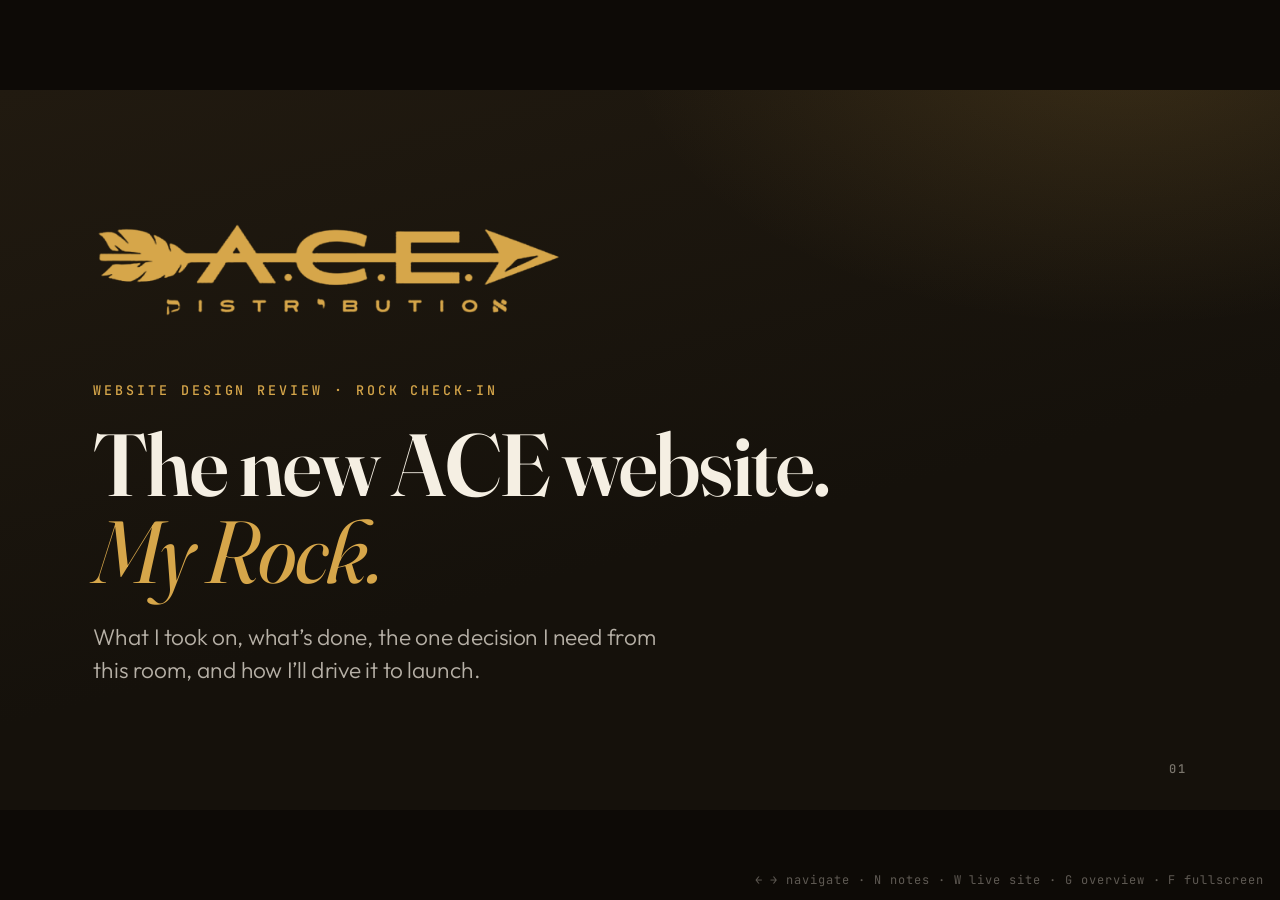
==== commit 3251f539: "Retell the deck as an EOS Rock check-in on the website - Drop the word "face" everywhere (slides, no" ====
--- a/deck/index.html
+++ b/deck/index.html
@@ -244,6 +244,51 @@
   .pick button.chosen .n { color: var(--night); }
   .pick button.chosen .f { opacity: .75; }
 
+  /* Rock card: owner / due / status */
+  .rock-meta { display: flex; gap: 72px; margin-top: 48px; align-items: baseline; flex-wrap: wrap; }
+  .rock-meta > div { display: flex; flex-direction: column; gap: 14px; }
+  .rock-meta .label { font: 500 18px/1 var(--mono); letter-spacing: .2em; text-transform: uppercase; color: var(--gold-deep); }
+  .status {
+    display: inline-block; font: 600 30px/1 var(--sans); color: #2f6b3a; padding: 10px 18px 12px;
+    background: rgba(47,107,58,.10); border: 1px solid rgba(47,107,58,.35); border-radius: 999px; align-self: flex-start;
+  }
+
+  /* milestone tracker (the Rock thread through the deck) */
+  .track { display: grid; grid-template-columns: repeat(4, 1fr); margin-top: 150px; position: relative; }
+  .track .step { position: relative; padding-right: 28px; }
+  .track .step::before {
+    content: ''; position: absolute; left: 0; right: 0; top: 27px; height: 3px; background: var(--line);
+  }
+  .track .step:last-child::before { right: auto; width: 0; }
+  .track .step.done::before { background: var(--gold); }
+  .track .dot {
+    position: relative; z-index: 1; width: 56px; height: 56px; border-radius: 50%; display: grid; place-items: center;
+    font: 600 24px/1 var(--sans); background: var(--paper); border: 3px solid var(--line); color: var(--ink-soft);
+  }
+  .track .done .dot { background: var(--gold); border-color: var(--gold); color: var(--night); }
+  .track .now .dot { border-color: var(--gold); color: var(--gold-deep); box-shadow: 0 0 0 8px rgba(214,166,74,.18); }
+  .track .t { display: block; font: 600 32px/1.15 var(--serif); margin-top: 24px; max-width: 12ch; }
+  .track .w { display: block; font: 500 17px/1 var(--mono); letter-spacing: .18em; text-transform: uppercase; color: var(--ink-soft); margin-top: 12px; }
+  .track .done .w, .track .now .w { color: var(--gold-deep); }
+  .dark .track .step::before { background: rgba(245,239,227,.16); }
+  .dark .track .step.done::before { background: var(--gold); }
+  .dark .track .dot { background: var(--night); border-color: rgba(245,239,227,.25); color: rgba(245,239,227,.6); }
+  .dark .track .done .dot { background: var(--gold); border-color: var(--gold); color: var(--night); }
+  .dark .track .now .dot { border-color: var(--gold); color: var(--gold); }
+  .dark .track .t { color: var(--cream); }
+  .dark .track .w { color: rgba(245,239,227,.5); }
+  .dark .track .done .w, .dark .track .now .w { color: var(--gold); }
+  .track.compact { margin-top: 72px; margin-bottom: 0; max-width: 1400px; }
+  .track.compact .t { font-size: 26px; }
+
+  /* small Rock marker, bottom-left of design slides */
+  .rock-chip {
+    position: absolute; left: 140px; bottom: 44px; font: 500 16px/1 var(--mono); letter-spacing: .16em; text-transform: uppercase;
+    padding: 10px 14px; border-radius: 999px; border: 1px solid rgba(169,121,42,.45); color: var(--gold-deep);
+  }
+  .dark .rock-chip { border-color: rgba(214,166,74,.45); color: var(--gold); }
+  .rock-chip.now { background: var(--gold); border-color: var(--gold); color: var(--night); }
+
   /* notes overlay */
   #notes {
     position: fixed; left: 0; right: 0; bottom: 0; max-height: 42vh; overflow: auto;
@@ -290,178 +335,198 @@
 
   <!-- 1 · TITLE -->
   <section class="slide dark center-v" data-title="Title"
-    data-notes="We're not here to admire mockups forever. We're here to pick a face and own what happens next.|Keep this short. The room knows the business. Say what the next stretch is: look at the work, choose, put names on it.">
+    data-notes="I took the website on as my Rock. This isn't a mockup tour; it's a check-in on something I own.|Four parts: what I took on, what I've delivered, the one decision I need from you, and how I'll finish it.|Keep it short. The room knows the business.">
     <img src="assets/ace-logo-gold.png" alt="A.C.E. Distribution" style="height:150px;width:auto;align-self:flex-start;margin-bottom:96px" />
-    <p class="kicker">Website design review</p>
-    <h1>Picking ACE’s<br/><em class="gold">public face.</em></h1>
-    <p class="lede">Five directions. Two to sit with. One decision — and the names that carry it.</p>
+    <p class="kicker">Website design review · Rock check-in</p>
+    <h1>The new ACE website.<br/><em class="gold">My Rock.</em></h1>
+    <p class="lede">What I took on, what’s done, the one decision I need from this room, and how I’ll drive it to launch.</p>
   </section>
 
   <!-- 2 · WHY WE'RE HERE -->
   <section class="slide light" data-title="Why we’re here"
-    data-notes="Three outcomes. If we leave with a direction but no owner, we didn't finish the meeting.|The site is the first thing a new fleet manager or farm buyer sees before they ever call Pleasanton. That's why it's worth a real decision, not a vibe check.">
+    data-notes="Three things. If we leave with a direction but no commitments, the meeting didn't do its job.|The site is the first thing a new fleet manager or farm buyer sees before they ever call Pleasanton. That's why it deserves a real decision and a real owner.">
     <img class="chrome-logo" src="assets/ace-logo-gold.png" alt="" />
     <p class="kicker" style="margin-top:40px">Why we’re here</p>
-    <h2>Pick a face.<br/>Leave with <em>owners</em>, not vibes.</h2>
+    <h2>A Rock check-in, <em>not</em> a mockup tour.</h2>
     <ol class="points">
-      <li><span class="n">01</span><span>Choose the direction the website ships in<small>Five built. Two featured. All on the table.</small></span></li>
-      <li><span class="n">02</span><span>Put one name on the build<small>One owner, not a committee.</small></span></li>
-      <li><span class="n">03</span><span>Leave with Rocks and To-Dos<small>Written down before we stand up.</small></span></li>
+      <li><span class="n">01</span><span>Show what’s done<small>Five website directions, built and live to click through.</small></span></li>
+      <li><span class="n">02</span><span>Make one decision together<small>Which direction we build. Two featured, all five on the table.</small></span></li>
+      <li><span class="n">03</span><span>Commit to the finish<small>My Rocks and this week’s To-Dos, written down before we stand up.</small></span></li>
     </ol>
   </section>
 
   <!-- 3 · EOS LENS -->
-  <section class="slide dark center-v" data-title="EOS lens"
-    data-notes="EOS is blunt on purpose: one name on the Rock. That's how websites actually ship.|Plant the lens now. We'll come back to it after the designs, when it's time to assign.">
-    <img class="chrome-logo" src="assets/ace-logo-gold.png" alt="" />
-    <p class="kicker">The lens for today · EOS</p>
+  <section class="slide dark center-v" data-title="One name on every Rock"
+    data-notes="EOS is blunt on purpose: one name on the Rock. If everyone owns it, no one owns it, and that's how a website stalls for years.|So I'm putting my name on this one, in front of you. Hold me to it.">
+    <img class="chrome-logo" src="assets/ace-logo-gold.png" alt="" />
+    <p class="kicker">The lens · EOS accountability</p>
     <p class="statement">One name<br/>on every <em class="gold">Rock.</em></p>
-    <p class="lede">Hold that while we look at the designs. Liking one is easy. Owning it to launch is the job.</p>
-    <span class="slide-tag">Accountability</span>
-  </section>
-
-  <!-- 4 · DESIGN CHAPTER -->
-  <section class="slide dark" data-title="Five directions" id="s-five"
-    data-notes="Five directions were built end to end — homepage, services, booking flow — not just mood boards.|The two highlighted are the ones I want us to sit with. The other three are real alternates; we'll see them side by side after.|Try this with each one: cover the logo for two seconds. Does it still feel like ACE?">
-    <img class="chrome-logo" src="assets/ace-logo-gold.png" alt="" />
-    <p class="kicker" style="margin-top:40px">The work</p>
-    <h2>Five directions.<br/><em class="gold">Two</em> to sit with.</h2>
+    <p class="lede">This one has mine. Accountability isn’t blame. It’s clarity, ownership and follow-through, out loud.</p>
+  </section>
+
+  <!-- 4 · THE ROCK -->
+  <section class="slide light" data-title="My Rock"
+    data-notes="This is the Rock: one owner, measurable, done by the end of the quarter.|Four milestones. The first is done: five directions, fully built. The second happens in this room, today.|Every week in our L10 I'll call it on track or off track. No surprises.">
+    <img class="chrome-logo" src="assets/ace-logo-gold.png" alt="" />
+    <p class="kicker" style="margin-top:40px">My Rock · this quarter</p>
+    <h2 style="max-width:none">Launch the new ACE website.</h2>
+    <div class="rock-meta">
+      <div><span class="label">Owner</span><span class="fill" contenteditable="true" data-key="rockOwner" data-placeholder="Your name"></span></div>
+      <div><span class="label">Done by</span><span class="fill" contenteditable="true" data-key="rockDue" data-default="End of quarter" data-placeholder="Date" style="min-width:220px"></span></div>
+      <div><span class="label">Status</span><span class="status">On track</span></div>
+    </div>
+    <div class="track" data-at="2"></div>
+  </section>
+
+  <!-- 5 · FIVE DIRECTIONS -->
+  <section class="slide dark" data-title="Milestone 1 · five directions" id="s-five"
+    data-notes="Milestone one is done. Five directions, built end to end: homepage, services, booking. Not mood boards. Every one is live, and I can open any of them right now.|The two highlighted are the ones I want us to sit with. The other three are real alternates.|Try this with each one: cover the logo for two seconds. Does it still feel like ACE?">
+    <img class="chrome-logo" src="assets/ace-logo-gold.png" alt="" />
+    <p class="kicker" style="margin-top:40px">Milestone 1 · delivered</p>
+    <h2>Five directions, built.<br/><em class="gold">Two</em> to sit with.</h2>
     <div class="five" id="five-strip"></div>
-  </section>
-
-  <!-- 5–8 · FEATURED A / B (rendered from data) -->
+    <span class="rock-chip done">My Rock · milestone 1 of 4 ✓</span>
+  </section>
+
+  <!-- 6–9 · FEATURED A / B (rendered from data) -->
   <section class="slide stage-dark" data-feature="0" data-kind="show" data-title="Featured A"></section>
   <section class="slide light" data-feature="0" data-kind="why" data-title="Featured A · why"></section>
   <section class="slide stage-dark" data-feature="1" data-kind="show" data-title="Featured B"></section>
   <section class="slide light" data-feature="1" data-kind="why" data-title="Featured B · why"></section>
 
-  <!-- 9 · OTHER THREE -->
+  <!-- 10 · OTHER THREE -->
   <section class="slide light" data-title="The other three"
-    data-notes="These are not throwaways. Each one is a complete direction and any of them could ship.|If someone in the room is pulling for one of these, now is the time to say so — we can swap it into the final two.">
-    <img class="chrome-logo" src="assets/ace-logo-gold.png" alt="" />
-    <p class="kicker" style="margin-top:40px">Also on the table</p>
+    data-notes="Not throwaways. Each one is complete and any of them could ship.|If someone in the room is pulling for one of these, say so now and we'll swap it into the final two.">
+    <img class="chrome-logo" src="assets/ace-logo-gold.png" alt="" />
+    <p class="kicker" style="margin-top:40px">Also delivered</p>
     <h2 style="max-width:none">The other three.</h2>
     <div class="three" id="three-grid"></div>
-  </section>
-
-  <!-- 10 · ALL FIVE COMPARISON -->
+    <span class="rock-chip done">My Rock · milestone 1 of 4 ✓</span>
+  </section>
+
+  <!-- 11 · ALL FIVE COMPARISON -->
   <section class="slide light" data-title="Side by side"
-    data-notes="One line each so we're comparing the same things: feeling, who it speaks to, what it costs us.|The risk column is where the real conversation is.">
+    data-notes="One line each, so we're comparing the same things: feeling, who it speaks to, what to watch for.|The watch-out column is where the real conversation is.">
     <img class="chrome-logo" src="assets/ace-logo-gold.png" alt="" />
     <p class="kicker" style="margin-top:40px">All five, side by side</p>
     <table class="compare" id="compare">
       <thead><tr><th style="padding-left:20px">Direction</th><th>Feeling</th><th>Speaks to</th><th>Watch out for</th></tr></thead>
       <tbody></tbody>
     </table>
-  </section>
-
-  <!-- 11 · BOOKING -->
+    <span class="rock-chip done">My Rock · milestone 1 of 4 ✓</span>
+  </section>
+
+  <!-- 12 · BOOKING -->
   <section class="slide light" data-title="Booking"
-    data-notes="One slide on this — it's supporting, not the story.|Whichever face we pick, the booking matrix already wears it. The site doesn't just look good; it turns a visit into a scheduled delivery window.">
-    <img class="chrome-logo" src="assets/ace-logo-gold.png" alt="" />
-    <p class="kicker" style="margin-top:40px">How the site converts</p>
-    <h2 style="max-width:22ch">Booking is built in — and it wears whichever face we pick.</h2>
+    data-notes="One slide on this. Whichever direction we choose, the booking matrix already matches it.|It turns a visit into a scheduled delivery window. That's what makes the site work for ACE, not just look good.">
+    <img class="chrome-logo" src="assets/ace-logo-gold.png" alt="" />
+    <p class="kicker" style="margin-top:40px">Built in, not bolted on</p>
+    <h2 style="max-width:22ch">Every direction books deliveries, in its own colors.</h2>
     <div class="mstrip" id="mstrip"></div>
-  </section>
-
-  <!-- 12 · EOS CHAPTER -->
-  <section class="slide dark center-v" data-title="Accountability"
-    data-notes="Shift gears. The designs are the easy part. This is the part that decides whether the site exists in ninety days.">
-    <img class="chrome-logo" src="assets/ace-logo-gold.png" alt="" />
-    <p class="kicker">EOS · Traction</p>
-    <h1>Accountability.</h1>
-    <p class="lede">Picking a design isn’t the finish line. It’s the first thing someone has to own.</p>
-    <span class="chapter-num">EOS</span>
-  </section>
-
-  <!-- 13 · ONE PERSON -->
-  <section class="slide dark" data-title="One person owns it"
-    data-notes="In EOS every seat has one person accountable. Not two. Not 'the team.'|The Accountability Chart isn't the org chart. It's who owns which outcome. The website needs a seat and a name in it.|Accountability isn't blame. It's clarity — so nobody has to guess who's driving.">
-    <img class="chrome-logo" src="assets/ace-logo-gold.png" alt="" />
-    <p class="kicker" style="margin-top:40px">One seat · one name</p>
+    <span class="rock-chip done">My Rock · milestone 1 of 4 ✓</span>
+  </section>
+
+  <!-- 13 · DECISION -->
+  <section class="slide dark" data-title="Milestone 2 · decision"
+    data-notes="Ask it plainly: which direction do we build?|Tap a card to mark the pick.|If the room splits, land on two and name who makes the final call by when. That's a To-Do, not a maybe.">
+    <img class="chrome-logo" src="assets/ace-logo-gold.png" alt="" />
+    <p class="kicker" style="margin-top:40px">Milestone 2 · today</p>
+    <h2 style="max-width:none">Which direction do we build?</h2>
+    <div class="pick" id="pick"></div>
+    <p class="lede" style="margin-top:56px">If we can’t land on one, we land on two, and name who makes the final call by when.</p>
+    <span class="rock-chip now">My Rock · milestone 2 of 4 · today</span>
+  </section>
+
+  <!-- 14 · ONE SEAT -->
+  <section class="slide dark" data-title="One seat, one name"
+    data-notes="Choosing a direction is milestone two of four. The rest is ownership.|In EOS every seat has one person accountable. The Accountability Chart names who owns which outcome, not who reports to whom. For the website, that's me.|Accountability isn't blame. It's clarity, so nobody has to guess who's driving.">
+    <img class="chrome-logo" src="assets/ace-logo-gold.png" alt="" />
+    <p class="kicker" style="margin-top:40px">From choosing to finishing</p>
     <p class="statement" style="font-size:104px;max-width:16ch">If everyone owns it, <em class="gold">no one</em> owns it.</p>
     <div class="cols" style="margin-top:auto">
       <div class="col">
-        <div class="label">Accountability Chart</div>
-        <p>Names who owns each outcome — not who reports to whom. The website gets a seat, and the seat gets one name.</p>
+        <div class="label">My seat</div>
+        <p>I own the website Rock: the build, the booking flow, the launch. One name, so nobody wonders who’s driving.</p>
       </div>
       <div class="col">
-        <div class="label">Not blame</div>
-        <p>Clarity + ownership + follow-through. Clarity kills drift. Nobody wonders who’s driving.</p>
+        <div class="label">What I need from you</div>
+        <p>Decisions when I ask, content and photos on time, and straight answers in L10 when I’m off track.</p>
       </div>
     </div>
   </section>
 
-  <!-- 14 · ROCKS & TO-DOS -->
-  <section class="slide dark" data-title="Rocks & To-Dos"
-    data-notes="Rocks are the few things that matter this quarter. You take one, you drive it to done.|To-Dos are the weekly promises. You do them — or you raise the flag early, not at the deadline.|Both are commitments to yourself and to the team. Same standard.">
-    <img class="chrome-logo" src="assets/ace-logo-gold.png" alt="" />
-    <p class="kicker" style="margin-top:40px">Commitments</p>
-    <h2 style="max-width:none">What you say, you do.</h2>
+  <!-- 15 · MY ROCKS -->
+  <section class="slide light" data-title="My Rocks"
+    data-notes="These are my Rocks for the quarter. Few, important, measurable.|Each one has a 'done when', so there's no arguing later about whether it's finished.|They're mine. I'm giving them to myself, in front of you.">
+    <img class="chrome-logo" src="assets/ace-logo-gold.png" alt="" />
+    <p class="kicker" style="margin-top:40px">Milestones 3 and 4 · my Rocks</p>
+    <h2 style="max-width:none">Three Rocks I’m giving myself.</h2>
+    <table class="own">
+      <thead><tr><th style="width:72%">Rock · done when</th><th>Due</th></tr></thead>
+      <tbody>
+        <tr><td class="what">Launch the site in the chosen direction<small>Live on the domain, checked on phones, real photos.</small></td><td><span class="fill" contenteditable="true" data-key="rock1d" data-placeholder="Date" style="min-width:200px"></span></td></tr>
+        <tr><td class="what">Booking flow taking real requests<small>Matrix live, requests landing with whoever confirms delivery windows.</small></td><td><span class="fill" contenteditable="true" data-key="rock2d" data-placeholder="Date" style="min-width:200px"></span></td></tr>
+        <tr><td class="what">Content &amp; photos approved<small>Services, coverage and contact: written, approved, published.</small></td><td><span class="fill" contenteditable="true" data-key="rock3d" data-placeholder="Date" style="min-width:200px"></span></td></tr>
+      </tbody>
+    </table>
+    <span class="rock-chip">Owner on all three: me</span>
+  </section>
+
+  <!-- 16 · HOW I'LL DRIVE IT -->
+  <section class="slide dark" data-title="How I’ll drive it"
+    data-notes="Rocks are the 90-day commitments. I'll call mine on track or off track every week in L10.|To-Dos are seven-day promises. Done, or flagged early.|Same standard for what I give myself as for what I give the team.">
+    <img class="chrome-logo" src="assets/ace-logo-gold.png" alt="" />
+    <p class="kicker" style="margin-top:40px">How I’ll drive it</p>
+    <h2 style="max-width:none">What I say, I do.</h2>
     <div class="duo">
       <div>
         <div class="big">Rocks</div>
-        <div class="meta">90 days · few · important</div>
-        <p>The handful of things that must be true by the end of the quarter.</p>
-        <p>You take a Rock → you drive it to done.</p>
+        <div class="meta">90 days · mine · on track or off</div>
+        <p>Reported every week in L10: on track or off track.</p>
+        <p>Off track means I bring the issue, not an excuse.</p>
       </div>
       <div>
         <div class="big">To-Dos</div>
         <div class="meta">7 days · short · specific</div>
-        <p>This week’s promises to the team.</p>
-        <p>Done — or flag it early. Never quietly late.</p>
+        <p>This week’s promises, done in seven days.</p>
+        <p>Or I flag it early. Never quietly late.</p>
       </div>
     </div>
   </section>
 
-  <!-- 15 · DRIVE -->
+  <!-- 17 · THIS WEEK -->
+  <section class="slide light" data-title="This week’s To-Dos"
+    data-notes="Four To-Dos, seven days.|Three are mine. One is yours: photos and copy. Put a name on it before we stand up.">
+    <img class="chrome-logo" src="assets/ace-logo-gold.png" alt="" />
+    <p class="kicker" style="margin-top:40px">After today · To-Dos</p>
+    <h2 style="max-width:none">This week.</h2>
+    <table class="own" style="font-size:30px">
+      <thead><tr><th style="width:56%">To-Do</th><th style="width:24%">Owner</th><th>Due</th></tr></thead>
+      <tbody>
+        <tr><td class="what">Confirm the chosen direction in writing</td><td><span class="fill" contenteditable="true" data-key="todo1o" data-default="Me" data-placeholder="Name"></span></td><td><span class="fill" contenteditable="true" data-key="todo1d" data-placeholder="Date" style="min-width:160px"></span></td></tr>
+        <tr><td class="what">Kick off the build in that direction</td><td><span class="fill" contenteditable="true" data-key="todo2o" data-default="Me" data-placeholder="Name"></span></td><td><span class="fill" contenteditable="true" data-key="todo2d" data-placeholder="Date" style="min-width:160px"></span></td></tr>
+        <tr><td class="what">Send the content &amp; photo list to the team</td><td><span class="fill" contenteditable="true" data-key="todo3o" data-default="Me" data-placeholder="Name"></span></td><td><span class="fill" contenteditable="true" data-key="todo3d" data-placeholder="Date" style="min-width:160px"></span></td></tr>
+        <tr><td class="what">Get photos &amp; copy back to me</td><td><span class="fill" contenteditable="true" data-key="todo4o" data-placeholder="Name"></span></td><td><span class="fill" contenteditable="true" data-key="todo4d" data-placeholder="Date" style="min-width:160px"></span></td></tr>
+      </tbody>
+    </table>
+  </section>
+
+  <!-- 18 · DRIVE -->
   <section class="slide dark center-v" data-title="Drive"
-    data-notes="This is the personal one. You are accountable for the things you give yourself.|Ambition without ownership is noise. Everyone in this room has had a 'we should redo the website' moment. You don't get credit for the intention to rebuild the site. You get credit for the finish.">
+    data-notes="This is the personal one. You're accountable for the things you give yourself.|Ambition without ownership is noise. Everyone in this room has had a 'we should redo the website' moment. You don't get credit for the intention. You get credit for the finish.">
     <img class="chrome-logo" src="assets/ace-logo-gold.png" alt="" />
     <p class="kicker">Drive</p>
     <p class="statement">Finish what you <em class="gold">gave yourself.</em></p>
-    <p class="lede">Ambition without ownership is noise. Credit goes to the finish — not the intention.</p>
-  </section>
-
-  <!-- 16 · WEBSITE ROCKS -->
-  <section class="slide light" data-title="Website Rocks"
-    data-notes="What it means for ACE this quarter. These are proposed — adjust them in the room.|Tap a name field and type. Names stay on this device so they'll be there when you come back to the deck.">
-    <img class="chrome-logo" src="assets/ace-logo-gold.png" alt="" />
-    <p class="kicker" style="margin-top:40px">This quarter · proposed Rocks</p>
-    <h2 style="max-width:none">The website, as Rocks.</h2>
-    <table class="own">
-      <thead><tr><th style="width:62%">Rock</th><th>Owner</th></tr></thead>
-      <tbody>
-        <tr><td class="what">Launch the homepage in the chosen direction<small>Live on the domain, mobile-checked, real photos.</small></td><td><span class="fill" contenteditable="true" data-key="rock1" data-placeholder="Name"></span></td></tr>
-        <tr><td class="what">Booking flow taking real requests<small>Matrix live, requests landing with whoever confirms windows.</small></td><td><span class="fill" contenteditable="true" data-key="rock2" data-placeholder="Name"></span></td></tr>
-        <tr><td class="what">Content &amp; photos ready to publish<small>Services, coverage, contact — written and approved.</small></td><td><span class="fill" contenteditable="true" data-key="rock3" data-placeholder="Name"></span></td></tr>
-      </tbody>
-    </table>
-  </section>
-
-  <!-- 17 · DECISION -->
-  <section class="slide dark" data-title="Decision"
-    data-notes="Ask it plainly: which face ships? If the room can't land on one, land on two and name who decides by when.|Tap a card to mark the pick. Then fill the To-Dos before anyone stands up.">
-    <img class="chrome-logo" src="assets/ace-logo-gold.png" alt="" />
-    <p class="kicker" style="margin-top:40px">Decision</p>
-    <h2 style="max-width:none">Which face ships?</h2>
-    <div class="pick" id="pick"></div>
-    <table class="own" style="margin-top:64px;font-size:30px">
-      <thead><tr><th style="width:56%">To-Do · this week</th><th style="width:24%">Owner</th><th>Due</th></tr></thead>
-      <tbody>
-        <tr><td class="what">Confirm the direction (or final two + who decides)</td><td><span class="fill" contenteditable="true" data-key="todo1o" data-placeholder="Name"></span></td><td><span class="fill" contenteditable="true" data-key="todo1d" data-placeholder="Date" style="min-width:160px"></span></td></tr>
-        <tr><td class="what">Kick off the build with the chosen design</td><td><span class="fill" contenteditable="true" data-key="todo2o" data-placeholder="Name"></span></td><td><span class="fill" contenteditable="true" data-key="todo2d" data-placeholder="Date" style="min-width:160px"></span></td></tr>
-        <tr><td class="what">Gather photos &amp; copy owners need</td><td><span class="fill" contenteditable="true" data-key="todo3o" data-placeholder="Name"></span></td><td><span class="fill" contenteditable="true" data-key="todo3d" data-placeholder="Date" style="min-width:160px"></span></td></tr>
-      </tbody>
-    </table>
-  </section>
-
-  <!-- 18 · CLOSE -->
+    <p class="lede">I gave myself this Rock. You’ll hear it called on track or off track every week until it’s live.</p>
+  </section>
+
+  <!-- 19 · CLOSE -->
   <section class="slide dark center-v" data-title="Close"
-    data-notes="Close on the commitment, not the design. Read the names back.">
+    data-notes="Close on the commitment, not the design. Read the To-Do names back.|Then: you'll hear this Rock's status every week until it's live.">
     <img src="assets/ace-logo-gold.png" alt="A.C.E. Distribution" style="height:110px;width:auto;align-self:flex-start;margin-bottom:90px" />
     <p class="statement">Own it.<br/><em class="gold">Finish it.</em></p>
-    <p class="lede">We picked a face. Now we put the names on it and drive it to done.</p>
+    <p class="lede">Direction chosen. Rocks set. Next check-in: our L10.</p>
+    <div class="track compact" data-at="3"></div>
   </section>
 
   <!-- APPENDIX: full showcase of every non-featured design (rendered from data) -->
@@ -470,7 +535,7 @@
     <img class="chrome-logo" src="assets/ace-logo-gold.png" alt="" />
     <p class="kicker">Appendix</p>
     <h2>The alternates, full size.</h2>
-    <p class="lede">All five live sites, scrollable: <a href="../designs/index.html" target="_blank" rel="noopener" style="color:var(--gold)">designs/</a> · or press W on any design slide.</p>
+    <p class="lede">Swap any of these into the final two if the room is pulling for it. All five live sites: <a href="https://jpzllkfl.github.io/ace-design-presentation/designs/index.html" target="_blank" rel="noopener" style="color:var(--gold)">designs/</a> · or press W on any design slide.</p>
   </section>
   <section class="slide stage-dark" data-alt="0" data-kind="show" data-title="Alternate"></section>
   <section class="slide stage-dark" data-alt="1" data-kind="show" data-title="Alternate"></section>
@@ -558,7 +623,10 @@
 };
 const ORDER = ['bigsky', 'piney', 'openwater', 'heartland', 'hill'];
 ORDER.forEach(k => { CONCEPTS[k].key = k; });
-const live = c => `../designs/${c.key}.html`;
+// Live sites are opened from the hosted copy so the links work wherever the deck is opened
+// (a downloaded file, the Files app, another device). Served by GitHub Pages from main.
+const LIVE_BASE = 'https://jpzllkfl.github.io/ace-design-presentation/designs/';
+const live = c => `${LIVE_BASE}${c.key}.html`;
 
 /* Featured pair: default Big Sky + Heartland Steel. Swap with ?pair=piney,openwater */
 let FEATURED = ['bigsky', 'heartland'];
@@ -640,13 +708,29 @@
   return `<figure><div class="frame"><img src="${c.matrix}" alt="${c.name} booking matrix" /></div><figcaption>${c.n} · ${c.name}</figcaption></figure>`;
 }).join('');
 
+/* ---------- milestone tracker: the Rock, rendered wherever .track appears ---------- */
+const MILESTONES = [
+  ['Five directions built', 'Delivered'],
+  ['Choose the direction', 'Today'],
+  ['Build + booking live', 'Next'],
+  ['Launch', 'Done when live']
+];
+document.querySelectorAll('.track').forEach(t => {
+  const at = +t.dataset.at; // the milestone in progress; earlier ones are done
+  t.innerHTML = MILESTONES.map(([title, when], i) => {
+    const n = i + 1, state = n < at ? 'done' : n === at ? 'now' : 'next';
+    const w = state === 'done' ? 'Done' : state === 'now' ? (n === 2 ? 'Today' : 'In progress') : when;
+    return `<div class="step ${state}"><span class="dot">${state === 'done' ? '✓' : n}</span><span class="t">${title}</span><span class="w">${w}</span></div>`;
+  }).join('');
+});
+
 /* ---------- local persistence for names / pick (per-device convenience) ---------- */
 const store = {
   get(k) { try { return localStorage.getItem('ace-deck:' + k); } catch (e) { return null; } },
   set(k, v) { try { localStorage.setItem('ace-deck:' + k, v); } catch (e) {} }
 };
 document.querySelectorAll('.fill').forEach(el => {
-  const v = store.get(el.dataset.key); if (v) el.textContent = v;
+  const v = store.get(el.dataset.key); if (v) el.textContent = v; else if (el.dataset.default) el.textContent = el.dataset.default;
   el.addEventListener('input', () => store.set(el.dataset.key, el.textContent.trim()));
   el.addEventListener('keydown', e => { e.stopPropagation(); if (e.key === 'Enter' || e.key === 'Escape') { e.preventDefault(); el.blur(); } });
 });
@@ -717,7 +801,7 @@
   else if (k === 'f' || k === 'F') fullscreen();
   else if (k === 'w' || k === 'W') {
     const d = slides[cur].dataset.design;
-    window.open(d ? live(CONCEPTS[d]) : '../designs/index.html', '_blank', 'noopener');
+    window.open(d ? live(CONCEPTS[d]) : LIVE_BASE + 'index.html', '_blank', 'noopener');
   }
   else if (k === 'g' || k === 'G') { buildOverview(); overview.classList.toggle('open'); }
   else if (k === 'Escape') { overview.classList.remove('open'); notes.classList.remove('open'); }
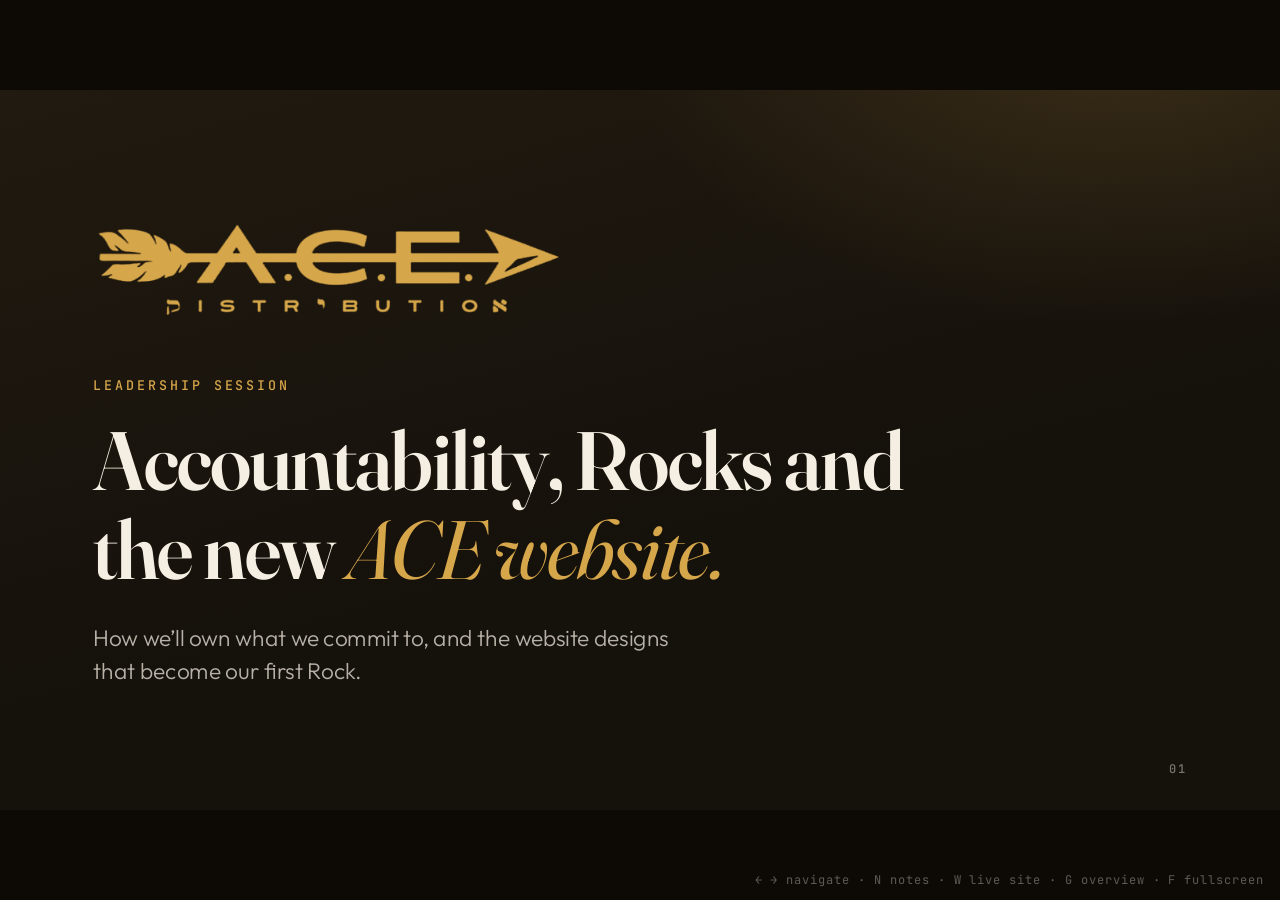
==== commit e2c91fb5: "Rebuild deck as Accountability · Website designs · Decide and commit Approved outline: Part 1 teache" ====
--- a/deck/index.html
+++ b/deck/index.html
@@ -79,8 +79,8 @@
   }
   .dark .kicker, .stage-dark .kicker { color: var(--gold); }
   h1, h2, h3 { font-family: var(--serif); font-weight: 600; margin: 0; letter-spacing: -0.02em; }
-  h1 { font-size: 132px; line-height: .98; }
-  h2 { font-size: 92px; line-height: 1.02; max-width: 15ch; }
+  h1 { font-size: 124px; line-height: 1.08; }
+  h2 { font-size: 88px; line-height: 1.1; max-width: 15ch; }
   h3 { font-size: 46px; line-height: 1.1; }
   em { font-style: italic; font-weight: 400; }
   .gold { color: var(--gold); }
@@ -107,7 +107,7 @@
   .dark .points small { color: rgba(245,239,227,.6); }
 
   /* big statement */
-  .statement { font-family: var(--serif); font-weight: 600; font-size: 118px; line-height: 1.02; letter-spacing: -0.025em; max-width: 14ch; margin: 0; }
+  .statement { font-family: var(--serif); font-weight: 600; font-size: 112px; line-height: 1.1; letter-spacing: -0.025em; max-width: 14ch; margin: 0; }
   .attrib { font: 500 20px/1.4 var(--mono); letter-spacing: .18em; text-transform: uppercase; opacity: .55; margin-top: 48px; }
 
   /* two-column */
@@ -243,6 +243,18 @@
   .pick button.chosen { background: var(--gold); border-color: var(--gold); color: var(--night); }
   .pick button.chosen .n { color: var(--night); }
   .pick button.chosen .f { opacity: .75; }
+
+  /* tick lists inside the dark duo (Rocks / To-Dos) */
+  .ticks { list-style: none; padding: 0; margin: 0; }
+  .ticks li { position: relative; padding: 0 0 0 40px; margin: 0 0 18px; font-size: 32px; line-height: 1.4; font-weight: 300; color: rgba(245,239,227,.8); }
+  .ticks li::before { content: ''; position: absolute; left: 0; top: 22px; width: 18px; height: 2px; background: var(--gold); }
+
+  /* three-step weekly rhythm */
+  .steps { display: grid; grid-template-columns: repeat(3, 1fr); gap: 64px; margin-top: 96px; }
+  .steps > div { border-top: 2px solid var(--gold); padding-top: 40px; }
+  .steps .n { font: 500 20px/1 var(--mono); letter-spacing: .14em; color: var(--gold-deep); }
+  .steps h3 { font-size: 64px; margin: 24px 0 18px; }
+  .steps p { font-size: 32px; line-height: 1.45; font-weight: 300; color: var(--ink-soft); margin: 0; max-width: 22ch; }
 
   /* Rock card: owner / due / status */
   .rock-meta { display: flex; gap: 72px; margin-top: 48px; align-items: baseline; flex-wrap: wrap; }
@@ -335,197 +347,197 @@
 
   <!-- 1 · TITLE -->
   <section class="slide dark center-v" data-title="Title"
-    data-notes="I took the website on as my Rock. This isn't a mockup tour; it's a check-in on something I own.|Four parts: what I took on, what I've delivered, the one decision I need from you, and how I'll finish it.|Keep it short. The room knows the business.">
-    <img src="assets/ace-logo-gold.png" alt="A.C.E. Distribution" style="height:150px;width:auto;align-self:flex-start;margin-bottom:96px" />
-    <p class="kicker">Website design review · Rock check-in</p>
-    <h1>The new ACE website.<br/><em class="gold">My Rock.</em></h1>
-    <p class="lede">What I took on, what’s done, the one decision I need from this room, and how I’ll drive it to launch.</p>
+    data-notes="Two things today, and they belong together: how we create accountability with Rocks, and the website designs that become our first Rock.|Keep the open short. The room knows the business.">
+    <img src="assets/ace-logo-gold.png" alt="A.C.E. Distribution" style="height:150px;width:auto;align-self:flex-start;margin-bottom:88px" />
+    <p class="kicker">Leadership session</p>
+    <h1 style="max-width:18ch">Accountability, Rocks and the new <em class="gold">ACE website.</em></h1>
+    <p class="lede">How we’ll own what we commit to, and the website designs that become our first Rock.</p>
   </section>
 
   <!-- 2 · WHY WE'RE HERE -->
   <section class="slide light" data-title="Why we’re here"
-    data-notes="Three things. If we leave with a direction but no commitments, the meeting didn't do its job.|The site is the first thing a new fleet manager or farm buyer sees before they ever call Pleasanton. That's why it deserves a real decision and a real owner.">
+    data-notes="Two jobs, one outcome. First, how we create accountability. Second, the website designs, and choosing one.|Then we put both together: the website becomes our first Rock, with owners and dates before we stand up.">
     <img class="chrome-logo" src="assets/ace-logo-gold.png" alt="" />
     <p class="kicker" style="margin-top:40px">Why we’re here</p>
-    <h2>A Rock check-in, <em>not</em> a mockup tour.</h2>
+    <h2>Two jobs, one outcome.</h2>
     <ol class="points">
-      <li><span class="n">01</span><span>Show what’s done<small>Five website directions, built and live to click through.</small></span></li>
-      <li><span class="n">02</span><span>Make one decision together<small>Which direction we build. Two featured, all five on the table.</small></span></li>
-      <li><span class="n">03</span><span>Commit to the finish<small>My Rocks and this week’s To-Dos, written down before we stand up.</small></span></li>
+      <li><span class="n">01</span><span>Create accountability<small>How we set Rocks, own them, and report on them every week.</small></span></li>
+      <li><span class="n">02</span><span>Present the website designs<small>Five built, two featured, one to choose.</small></span></li>
+      <li><span class="n">03</span><span>Leave with Rocks<small>The website becomes our first Rock: owners and dates before we stand up.</small></span></li>
     </ol>
   </section>
 
-  <!-- 3 · EOS LENS -->
+  <!-- 3 · ONE NAME -->
   <section class="slide dark center-v" data-title="One name on every Rock"
-    data-notes="EOS is blunt on purpose: one name on the Rock. If everyone owns it, no one owns it, and that's how a website stalls for years.|So I'm putting my name on this one, in front of you. Hold me to it.">
-    <img class="chrome-logo" src="assets/ace-logo-gold.png" alt="" />
-    <p class="kicker">The lens · EOS accountability</p>
+    data-notes="EOS is blunt on purpose: one name on every Rock.|If everyone owns it, no one owns it. That's how good ideas, like a new website, sit for years.|Accountability isn't blame. It's clarity: everyone knows who is driving.">
+    <img class="chrome-logo" src="assets/ace-logo-gold.png" alt="" />
+    <p class="kicker">Part 1 · Accountability</p>
     <p class="statement">One name<br/>on every <em class="gold">Rock.</em></p>
-    <p class="lede">This one has mine. Accountability isn’t blame. It’s clarity, ownership and follow-through, out loud.</p>
-  </section>
-
-  <!-- 4 · THE ROCK -->
-  <section class="slide light" data-title="My Rock"
-    data-notes="This is the Rock: one owner, measurable, done by the end of the quarter.|Four milestones. The first is done: five directions, fully built. The second happens in this room, today.|Every week in our L10 I'll call it on track or off track. No surprises.">
-    <img class="chrome-logo" src="assets/ace-logo-gold.png" alt="" />
-    <p class="kicker" style="margin-top:40px">My Rock · this quarter</p>
+    <p class="lede">If everyone owns it, no one owns it. Accountability isn’t blame: it’s clarity, ownership and follow-through.</p>
+  </section>
+
+  <!-- 4 · ROCKS & TO-DOS -->
+  <section class="slide dark" data-title="Rocks and To-Dos"
+    data-notes="Two tools. Rocks are the few things that must be true in 90 days. Measurable, a clear 'done when', one owner.|To-Dos are seven-day promises. Done by next week, or flagged early.|Both are commitments: to the team, and to yourself.">
+    <img class="chrome-logo" src="assets/ace-logo-gold.png" alt="" />
+    <p class="kicker" style="margin-top:40px">Part 1 · The tools</p>
+    <h2 style="max-width:none">Rocks and To-Dos.</h2>
+    <div class="duo">
+      <div>
+        <div class="big">Rocks</div>
+        <div class="meta">90 days</div>
+        <ul class="ticks">
+          <li>A few per person, not a wish list</li>
+          <li>Measurable, with a clear “done when”</li>
+          <li>One owner, always</li>
+        </ul>
+      </div>
+      <div>
+        <div class="big">To-Dos</div>
+        <div class="meta">7 days</div>
+        <ul class="ticks">
+          <li>Short, specific promises</li>
+          <li>Done by next week’s L10</li>
+          <li>Or flagged early, never quietly late</li>
+        </ul>
+      </div>
+    </div>
+  </section>
+
+  <!-- 5 · THE RHYTHM -->
+  <section class="slide light" data-title="The weekly rhythm"
+    data-notes="This is what makes it real: a weekly rhythm.|Set: every Rock gets one owner and a done-when.|Report: every L10, each owner says on track or off track. One word, no stories.|Resolve: if it's off track, it goes to the issues list and we solve it together.">
+    <img class="chrome-logo" src="assets/ace-logo-gold.png" alt="" />
+    <p class="kicker" style="margin-top:40px">Part 1 · The rhythm</p>
+    <h2 style="max-width:none">Every week, out loud.</h2>
+    <div class="steps">
+      <div><span class="n">01</span><h3>Set</h3><p>Every Rock gets one owner and a clear “done when.”</p></div>
+      <div><span class="n">02</span><h3>Report</h3><p>Every L10: on track or off track. One word, no stories.</p></div>
+      <div><span class="n">03</span><h3>Resolve</h3><p>Off track goes on the issues list, and we solve it as a team.</p></div>
+    </div>
+  </section>
+
+  <!-- 6 · DRIVE -->
+  <section class="slide dark center-v" data-title="Drive"
+    data-notes="This is the personal one. You're accountable for the things you give yourself.|Ambition without ownership is noise. Everyone here has had a 'we should redo the website' moment. You don't get credit for the intention. You get credit for the finish.|Which brings us to the website.">
+    <img class="chrome-logo" src="assets/ace-logo-gold.png" alt="" />
+    <p class="kicker">Part 1 · Drive</p>
+    <p class="statement">Finish what you <em class="gold">give yourself.</em></p>
+    <p class="lede">Ambition without ownership is noise. Credit goes to the finish, not the intention.</p>
+  </section>
+
+  <!-- 7 · OUR FIRST ROCK -->
+  <section class="slide light" data-title="Our first Rock"
+    data-notes="Here's where the two jobs meet. The website is our first Rock, run exactly the way we just described.|Four milestones. The first is already done: five directions, fully built. The second happens in this room, today.|From here on it gets reported in L10 like every other Rock.">
+    <img class="chrome-logo" src="assets/ace-logo-gold.png" alt="" />
+    <p class="kicker" style="margin-top:40px">Part 2 · Our first Rock</p>
     <h2 style="max-width:none">Launch the new ACE website.</h2>
     <div class="rock-meta">
-      <div><span class="label">Owner</span><span class="fill" contenteditable="true" data-key="rockOwner" data-placeholder="Your name"></span></div>
+      <div><span class="label">Owner</span><span class="fill" contenteditable="true" data-key="rockOwner" data-placeholder="Name"></span></div>
       <div><span class="label">Done by</span><span class="fill" contenteditable="true" data-key="rockDue" data-default="End of quarter" data-placeholder="Date" style="min-width:220px"></span></div>
       <div><span class="label">Status</span><span class="status">On track</span></div>
     </div>
     <div class="track" data-at="2"></div>
   </section>
 
-  <!-- 5 · FIVE DIRECTIONS -->
-  <section class="slide dark" data-title="Milestone 1 · five directions" id="s-five"
+  <!-- 8 · FIVE DIRECTIONS -->
+  <section class="slide dark" data-title="Five directions" id="s-five"
     data-notes="Milestone one is done. Five directions, built end to end: homepage, services, booking. Not mood boards. Every one is live, and I can open any of them right now.|The two highlighted are the ones I want us to sit with. The other three are real alternates.|Try this with each one: cover the logo for two seconds. Does it still feel like ACE?">
     <img class="chrome-logo" src="assets/ace-logo-gold.png" alt="" />
-    <p class="kicker" style="margin-top:40px">Milestone 1 · delivered</p>
+    <p class="kicker" style="margin-top:40px">Part 2 · The designs</p>
     <h2>Five directions, built.<br/><em class="gold">Two</em> to sit with.</h2>
     <div class="five" id="five-strip"></div>
-    <span class="rock-chip done">My Rock · milestone 1 of 4 ✓</span>
-  </section>
-
-  <!-- 6–9 · FEATURED A / B (rendered from data) -->
+    <span class="rock-chip done">Website Rock · milestone 1 of 4 ✓</span>
+  </section>
+
+  <!-- 9–12 · FEATURED A / B (rendered from data) -->
   <section class="slide stage-dark" data-feature="0" data-kind="show" data-title="Featured A"></section>
   <section class="slide light" data-feature="0" data-kind="why" data-title="Featured A · why"></section>
   <section class="slide stage-dark" data-feature="1" data-kind="show" data-title="Featured B"></section>
   <section class="slide light" data-feature="1" data-kind="why" data-title="Featured B · why"></section>
 
-  <!-- 10 · OTHER THREE -->
+  <!-- 13 · OTHER THREE -->
   <section class="slide light" data-title="The other three"
     data-notes="Not throwaways. Each one is complete and any of them could ship.|If someone in the room is pulling for one of these, say so now and we'll swap it into the final two.">
     <img class="chrome-logo" src="assets/ace-logo-gold.png" alt="" />
-    <p class="kicker" style="margin-top:40px">Also delivered</p>
+    <p class="kicker" style="margin-top:40px">Part 2 · Also built</p>
     <h2 style="max-width:none">The other three.</h2>
     <div class="three" id="three-grid"></div>
-    <span class="rock-chip done">My Rock · milestone 1 of 4 ✓</span>
-  </section>
-
-  <!-- 11 · ALL FIVE COMPARISON -->
+    <span class="rock-chip done">Website Rock · milestone 1 of 4 ✓</span>
+  </section>
+
+  <!-- 14 · ALL FIVE COMPARISON -->
   <section class="slide light" data-title="Side by side"
     data-notes="One line each, so we're comparing the same things: feeling, who it speaks to, what to watch for.|The watch-out column is where the real conversation is.">
     <img class="chrome-logo" src="assets/ace-logo-gold.png" alt="" />
-    <p class="kicker" style="margin-top:40px">All five, side by side</p>
+    <p class="kicker" style="margin-top:40px">Part 2 · All five, side by side</p>
     <table class="compare" id="compare">
       <thead><tr><th style="padding-left:20px">Direction</th><th>Feeling</th><th>Speaks to</th><th>Watch out for</th></tr></thead>
       <tbody></tbody>
     </table>
-    <span class="rock-chip done">My Rock · milestone 1 of 4 ✓</span>
-  </section>
-
-  <!-- 12 · BOOKING -->
+    <span class="rock-chip done">Website Rock · milestone 1 of 4 ✓</span>
+  </section>
+
+  <!-- 15 · BOOKING -->
   <section class="slide light" data-title="Booking"
     data-notes="One slide on this. Whichever direction we choose, the booking matrix already matches it.|It turns a visit into a scheduled delivery window. That's what makes the site work for ACE, not just look good.">
     <img class="chrome-logo" src="assets/ace-logo-gold.png" alt="" />
-    <p class="kicker" style="margin-top:40px">Built in, not bolted on</p>
+    <p class="kicker" style="margin-top:40px">Part 2 · Built in, not bolted on</p>
     <h2 style="max-width:22ch">Every direction books deliveries, in its own colors.</h2>
     <div class="mstrip" id="mstrip"></div>
-    <span class="rock-chip done">My Rock · milestone 1 of 4 ✓</span>
-  </section>
-
-  <!-- 13 · DECISION -->
-  <section class="slide dark" data-title="Milestone 2 · decision"
-    data-notes="Ask it plainly: which direction do we build?|Tap a card to mark the pick.|If the room splits, land on two and name who makes the final call by when. That's a To-Do, not a maybe.">
-    <img class="chrome-logo" src="assets/ace-logo-gold.png" alt="" />
-    <p class="kicker" style="margin-top:40px">Milestone 2 · today</p>
+    <span class="rock-chip done">Website Rock · milestone 1 of 4 ✓</span>
+  </section>
+
+  <!-- 16 · DECISION -->
+  <section class="slide dark" data-title="Decision"
+    data-notes="Milestone two. Ask it plainly: which direction do we build?|Tap a card to mark the pick.|If the room splits, land on two and name who makes the final call by when. That's a To-Do, not a maybe.">
+    <img class="chrome-logo" src="assets/ace-logo-gold.png" alt="" />
+    <p class="kicker" style="margin-top:40px">Part 3 · Decide</p>
     <h2 style="max-width:none">Which direction do we build?</h2>
     <div class="pick" id="pick"></div>
     <p class="lede" style="margin-top:56px">If we can’t land on one, we land on two, and name who makes the final call by when.</p>
-    <span class="rock-chip now">My Rock · milestone 2 of 4 · today</span>
-  </section>
-
-  <!-- 14 · ONE SEAT -->
-  <section class="slide dark" data-title="One seat, one name"
-    data-notes="Choosing a direction is milestone two of four. The rest is ownership.|In EOS every seat has one person accountable. The Accountability Chart names who owns which outcome, not who reports to whom. For the website, that's me.|Accountability isn't blame. It's clarity, so nobody has to guess who's driving.">
-    <img class="chrome-logo" src="assets/ace-logo-gold.png" alt="" />
-    <p class="kicker" style="margin-top:40px">From choosing to finishing</p>
-    <p class="statement" style="font-size:104px;max-width:16ch">If everyone owns it, <em class="gold">no one</em> owns it.</p>
-    <div class="cols" style="margin-top:auto">
-      <div class="col">
-        <div class="label">My seat</div>
-        <p>I own the website Rock: the build, the booking flow, the launch. One name, so nobody wonders who’s driving.</p>
-      </div>
-      <div class="col">
-        <div class="label">What I need from you</div>
-        <p>Decisions when I ask, content and photos on time, and straight answers in L10 when I’m off track.</p>
-      </div>
-    </div>
-  </section>
-
-  <!-- 15 · MY ROCKS -->
-  <section class="slide light" data-title="My Rocks"
-    data-notes="These are my Rocks for the quarter. Few, important, measurable.|Each one has a 'done when', so there's no arguing later about whether it's finished.|They're mine. I'm giving them to myself, in front of you.">
-    <img class="chrome-logo" src="assets/ace-logo-gold.png" alt="" />
-    <p class="kicker" style="margin-top:40px">Milestones 3 and 4 · my Rocks</p>
-    <h2 style="max-width:none">Three Rocks I’m giving myself.</h2>
+    <span class="rock-chip now">Website Rock · milestone 2 of 4 · today</span>
+  </section>
+
+  <!-- 17 · WEBSITE ROCKS -->
+  <section class="slide light" data-title="The website Rocks"
+    data-notes="Now we do what Part 1 described. Three Rocks for the website, each with a done-when.|One name on each, and a date. Fill them in right here, in the room.|From next week, each owner reports on track or off track in L10.">
+    <img class="chrome-logo" src="assets/ace-logo-gold.png" alt="" />
+    <p class="kicker" style="margin-top:40px">Part 3 · Commit</p>
+    <h2 style="max-width:none">The website Rocks.</h2>
     <table class="own">
-      <thead><tr><th style="width:72%">Rock · done when</th><th>Due</th></tr></thead>
+      <thead><tr><th style="width:58%">Rock · done when</th><th style="width:24%">Owner</th><th>Due</th></tr></thead>
       <tbody>
-        <tr><td class="what">Launch the site in the chosen direction<small>Live on the domain, checked on phones, real photos.</small></td><td><span class="fill" contenteditable="true" data-key="rock1d" data-placeholder="Date" style="min-width:200px"></span></td></tr>
-        <tr><td class="what">Booking flow taking real requests<small>Matrix live, requests landing with whoever confirms delivery windows.</small></td><td><span class="fill" contenteditable="true" data-key="rock2d" data-placeholder="Date" style="min-width:200px"></span></td></tr>
-        <tr><td class="what">Content &amp; photos approved<small>Services, coverage and contact: written, approved, published.</small></td><td><span class="fill" contenteditable="true" data-key="rock3d" data-placeholder="Date" style="min-width:200px"></span></td></tr>
+        <tr><td class="what">Launch the site in the chosen direction<small>Live on the domain, checked on phones, real photos.</small></td><td><span class="fill" contenteditable="true" data-key="rock1o" data-placeholder="Name"></span></td><td><span class="fill" contenteditable="true" data-key="rock1d" data-placeholder="Date" style="min-width:170px"></span></td></tr>
+        <tr><td class="what">Booking flow taking real requests<small>Matrix live, requests landing with whoever confirms delivery windows.</small></td><td><span class="fill" contenteditable="true" data-key="rock2o" data-placeholder="Name"></span></td><td><span class="fill" contenteditable="true" data-key="rock2d" data-placeholder="Date" style="min-width:170px"></span></td></tr>
+        <tr><td class="what">Content &amp; photos approved<small>Services, coverage and contact: written, approved, published.</small></td><td><span class="fill" contenteditable="true" data-key="rock3o" data-placeholder="Name"></span></td><td><span class="fill" contenteditable="true" data-key="rock3d" data-placeholder="Date" style="min-width:170px"></span></td></tr>
       </tbody>
     </table>
-    <span class="rock-chip">Owner on all three: me</span>
-  </section>
-
-  <!-- 16 · HOW I'LL DRIVE IT -->
-  <section class="slide dark" data-title="How I’ll drive it"
-    data-notes="Rocks are the 90-day commitments. I'll call mine on track or off track every week in L10.|To-Dos are seven-day promises. Done, or flagged early.|Same standard for what I give myself as for what I give the team.">
-    <img class="chrome-logo" src="assets/ace-logo-gold.png" alt="" />
-    <p class="kicker" style="margin-top:40px">How I’ll drive it</p>
-    <h2 style="max-width:none">What I say, I do.</h2>
-    <div class="duo">
-      <div>
-        <div class="big">Rocks</div>
-        <div class="meta">90 days · mine · on track or off</div>
-        <p>Reported every week in L10: on track or off track.</p>
-        <p>Off track means I bring the issue, not an excuse.</p>
-      </div>
-      <div>
-        <div class="big">To-Dos</div>
-        <div class="meta">7 days · short · specific</div>
-        <p>This week’s promises, done in seven days.</p>
-        <p>Or I flag it early. Never quietly late.</p>
-      </div>
-    </div>
-  </section>
-
-  <!-- 17 · THIS WEEK -->
+  </section>
+
+  <!-- 18 · THIS WEEK -->
   <section class="slide light" data-title="This week’s To-Dos"
-    data-notes="Four To-Dos, seven days.|Three are mine. One is yours: photos and copy. Put a name on it before we stand up.">
-    <img class="chrome-logo" src="assets/ace-logo-gold.png" alt="" />
-    <p class="kicker" style="margin-top:40px">After today · To-Dos</p>
-    <h2 style="max-width:none">This week.</h2>
+    data-notes="Seven-day promises to get the Rocks moving.|Put a name and a date on every line before anyone stands up. Read them back at the end.">
+    <img class="chrome-logo" src="assets/ace-logo-gold.png" alt="" />
+    <p class="kicker" style="margin-top:40px">Part 3 · This week</p>
+    <h2 style="max-width:none">This week’s To-Dos.</h2>
     <table class="own" style="font-size:30px">
       <thead><tr><th style="width:56%">To-Do</th><th style="width:24%">Owner</th><th>Due</th></tr></thead>
       <tbody>
-        <tr><td class="what">Confirm the chosen direction in writing</td><td><span class="fill" contenteditable="true" data-key="todo1o" data-default="Me" data-placeholder="Name"></span></td><td><span class="fill" contenteditable="true" data-key="todo1d" data-placeholder="Date" style="min-width:160px"></span></td></tr>
-        <tr><td class="what">Kick off the build in that direction</td><td><span class="fill" contenteditable="true" data-key="todo2o" data-default="Me" data-placeholder="Name"></span></td><td><span class="fill" contenteditable="true" data-key="todo2d" data-placeholder="Date" style="min-width:160px"></span></td></tr>
-        <tr><td class="what">Send the content &amp; photo list to the team</td><td><span class="fill" contenteditable="true" data-key="todo3o" data-default="Me" data-placeholder="Name"></span></td><td><span class="fill" contenteditable="true" data-key="todo3d" data-placeholder="Date" style="min-width:160px"></span></td></tr>
-        <tr><td class="what">Get photos &amp; copy back to me</td><td><span class="fill" contenteditable="true" data-key="todo4o" data-placeholder="Name"></span></td><td><span class="fill" contenteditable="true" data-key="todo4d" data-placeholder="Date" style="min-width:160px"></span></td></tr>
+        <tr><td class="what">Confirm the chosen direction in writing</td><td><span class="fill" contenteditable="true" data-key="todo1o" data-placeholder="Name"></span></td><td><span class="fill" contenteditable="true" data-key="todo1d" data-placeholder="Date" style="min-width:160px"></span></td></tr>
+        <tr><td class="what">Kick off the build in that direction</td><td><span class="fill" contenteditable="true" data-key="todo2o" data-placeholder="Name"></span></td><td><span class="fill" contenteditable="true" data-key="todo2d" data-placeholder="Date" style="min-width:160px"></span></td></tr>
+        <tr><td class="what">Send the content &amp; photo list to owners</td><td><span class="fill" contenteditable="true" data-key="todo3o" data-placeholder="Name"></span></td><td><span class="fill" contenteditable="true" data-key="todo3d" data-placeholder="Date" style="min-width:160px"></span></td></tr>
+        <tr><td class="what">Return photos &amp; copy</td><td><span class="fill" contenteditable="true" data-key="todo4o" data-placeholder="Name"></span></td><td><span class="fill" contenteditable="true" data-key="todo4d" data-placeholder="Date" style="min-width:160px"></span></td></tr>
       </tbody>
     </table>
   </section>
 
-  <!-- 18 · DRIVE -->
-  <section class="slide dark center-v" data-title="Drive"
-    data-notes="This is the personal one. You're accountable for the things you give yourself.|Ambition without ownership is noise. Everyone in this room has had a 'we should redo the website' moment. You don't get credit for the intention. You get credit for the finish.">
-    <img class="chrome-logo" src="assets/ace-logo-gold.png" alt="" />
-    <p class="kicker">Drive</p>
-    <p class="statement">Finish what you <em class="gold">gave yourself.</em></p>
-    <p class="lede">I gave myself this Rock. You’ll hear it called on track or off track every week until it’s live.</p>
-  </section>
-
   <!-- 19 · CLOSE -->
   <section class="slide dark center-v" data-title="Close"
-    data-notes="Close on the commitment, not the design. Read the To-Do names back.|Then: you'll hear this Rock's status every week until it's live.">
-    <img src="assets/ace-logo-gold.png" alt="A.C.E. Distribution" style="height:110px;width:auto;align-self:flex-start;margin-bottom:90px" />
+    data-notes="Close on the commitment, not the design. Read the Rock owners and To-Do names back.|Then: we'll hear where every Rock stands, every week in L10, until the site is live.">
+    <img src="assets/ace-logo-gold.png" alt="A.C.E. Distribution" style="height:96px;width:auto;align-self:flex-start;margin-bottom:64px" />
     <p class="statement">Own it.<br/><em class="gold">Finish it.</em></p>
-    <p class="lede">Direction chosen. Rocks set. Next check-in: our L10.</p>
+    <p class="lede">Rocks set. Owners named. Every week in L10, we’ll hear where they stand.</p>
     <div class="track compact" data-at="3"></div>
   </section>
 
